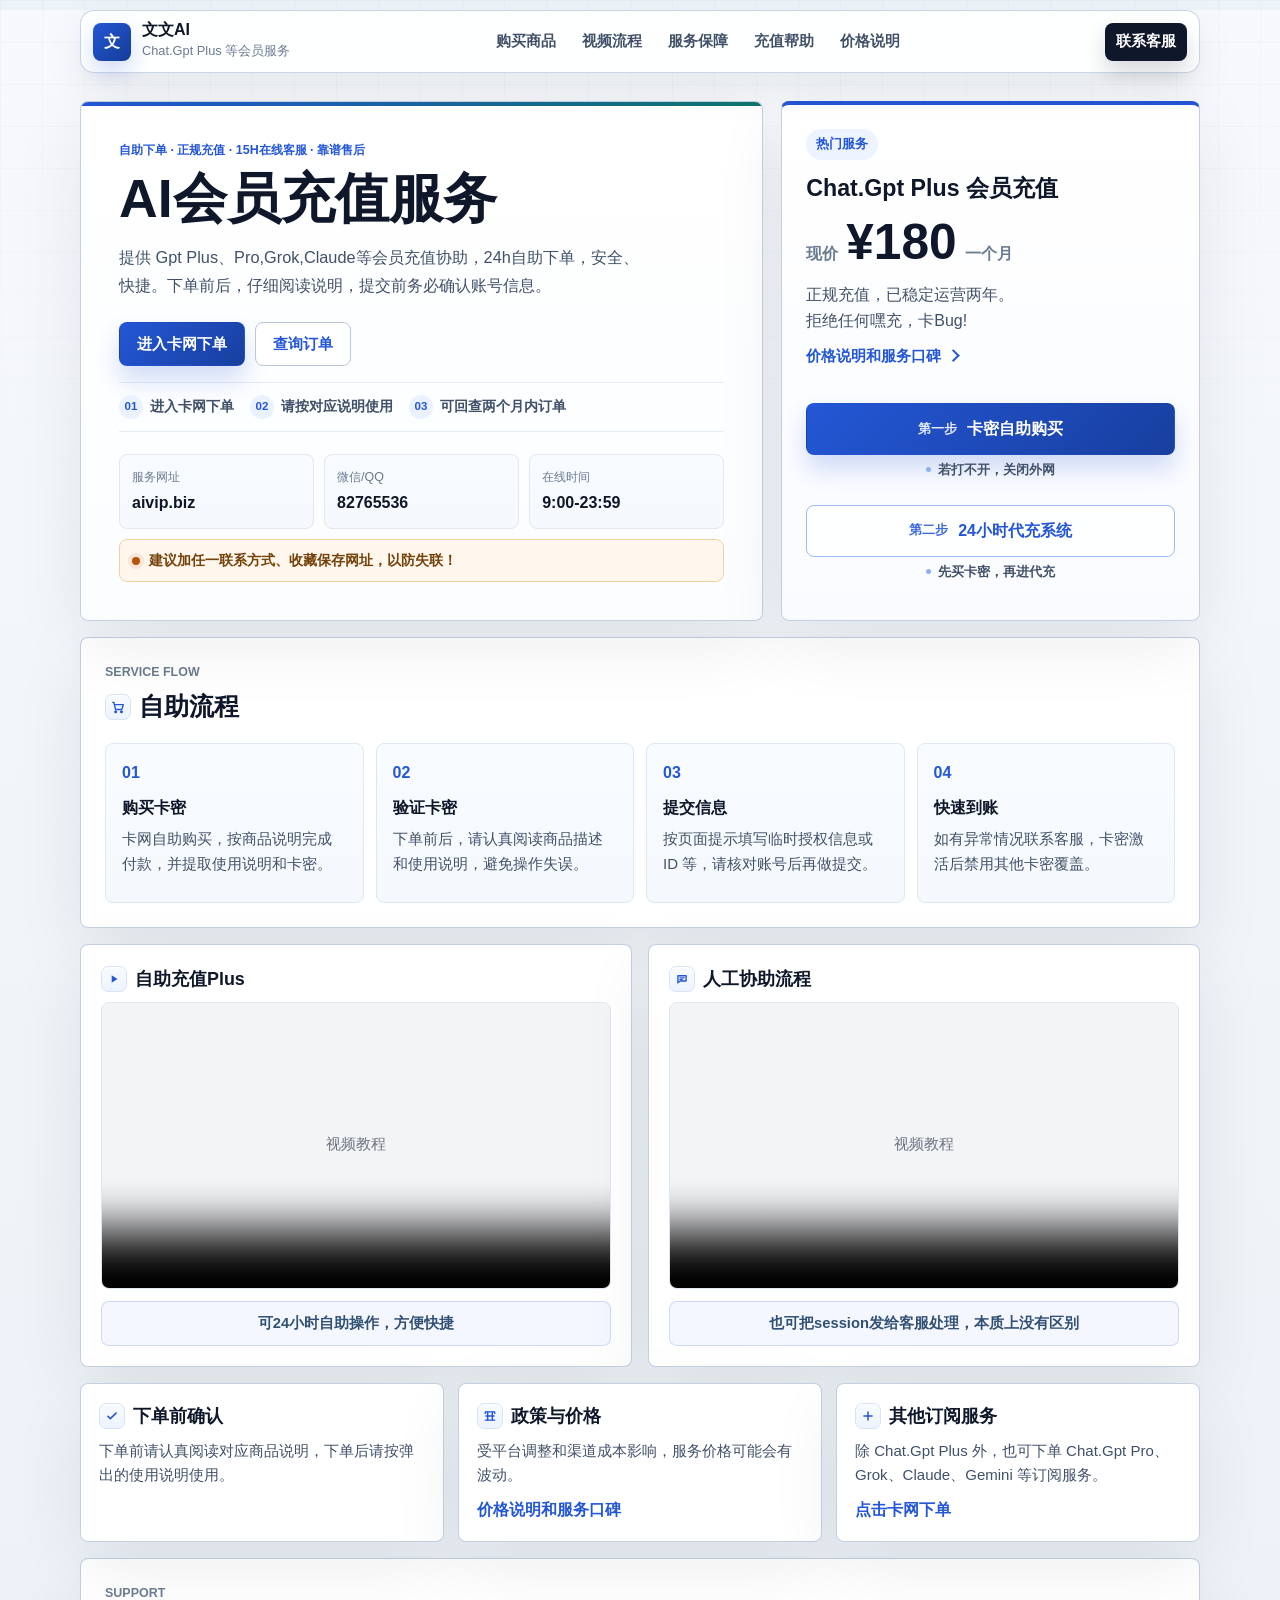
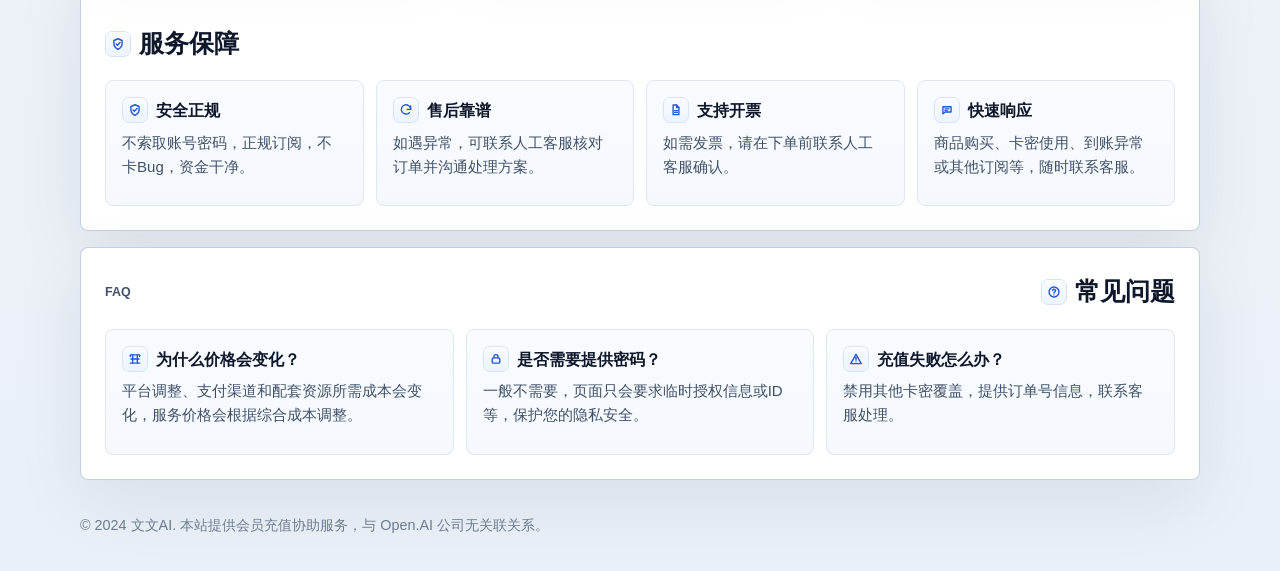
==== index.html @ ac7d3750 "Copy linlin repository contents" ====
<!DOCTYPE html>
<html lang="zh-CN">
<head>
  <meta charset="UTF-8">
  <meta name="viewport" content="width=device-width, initial-scale=1.0">
  <title>Chat.Gpt Plus 等会员服务 | 文文AI</title>
  <meta name="description" content="Chat.Gpt Plus 会员充值协助、自助购买指引与人工客服支持。服务网址 aivip.biz，联系方式 82765536。">
  <meta name="robots" content="noindex,nofollow,noarchive,nosnippet">
  <meta name="googlebot" content="noindex,nofollow,noarchive,nosnippet">
  <meta name="referrer" content="no-referrer">
  <link rel="stylesheet" href="assets/professional.css?v=home-icons-20260531">
</head>
<body class="clean-home">
  <header class="site-header">
    <a class="brand" href="index.html" aria-label="文文AI 首页">
      <span class="brand-mark">文</span>
      <span>
        <strong>文文AI</strong>
        <small>Chat.Gpt Plus 等会员服务</small>
      </span>
    </a>
    <nav class="site-nav" aria-label="主导航">
      <a href="https://fe.dtyuedan.cn/shop/gptplus" target="_blank" rel="noopener noreferrer nofollow">购买商品</a>
      <a href="#video">视频流程</a>
      <a href="#support">服务保障</a>
      <a href="help.html">充值帮助</a>
      <a href="gpt170.html">价格说明</a>
    </nav>
    <a class="nav-action" href="#" data-contact-qr-open>联系客服</a>
  </header>

  <main>
    <section class="hero-section">
      <div class="hero-copy">
        <p class="eyebrow">自助下单 · 正规充值 · 15h在线客服 · 靠谱售后</p>
        <h1>AI会员充值服务</h1>
        <p class="hero-lead">
          提供 Gpt Plus、Pro,Grok,Claude等会员充值协助，24h自助下单，安全、快捷。下单前后，仔细阅读说明，提交前务必确认账号信息。
        </p>
        <div class="hero-actions">
          <a class="btn btn-primary" href="https://fe.dtyuedan.cn/shop/gptplus" target="_blank" rel="noopener noreferrer nofollow">进入卡网下单</a>
          <a class="btn btn-secondary" href="https://fe.dtyuedan.cn/order" target="_blank" rel="noopener noreferrer nofollow" data-order-query>查询订单</a>
        </div>
        <div class="hero-route" aria-label="服务路径">
          <span><b>01</b>进入卡网下单</span>
          <span><b>02</b>请按对应说明使用</span>
          <span><b>03</b>可回查两个月内订单</span>
        </div>
        <dl class="hero-meta">
          <div>
            <dt>服务网址</dt>
            <dd><button class="meta-copy" type="button" data-copy-site="https://aivip.biz/" aria-label="复制服务网址并添加收藏">aivip.biz</button></dd>
          </div>
          <div>
            <dt>微信/QQ</dt>
            <dd><button class="meta-copy" type="button" data-copy-contact="82765536" aria-label="复制微信和 QQ 号">82765536</button></dd>
          </div>
          <div>
            <dt>在线时间</dt>
            <dd>9:00-23:59</dd>
          </div>
        </dl>
        <p class="hero-save-note">建议加任一联系方式、收藏保存网址，以防失联！</p>
      </div>

      <aside class="order-card" id="service">
        <div class="card-label">热门服务</div>
        <h2>Chat.Gpt Plus 会员充值</h2>
        <div class="price-row">
          <span>现价</span>
          <strong>¥180</strong>
          <span>一个月</span>
        </div>
        <p>正规充值，已稳定运营两年。<br>拒绝任何嘿充，卡Bug!</p>
        <a class="price-detail-link" href="gpt170.html" target="_blank" rel="noopener noreferrer nofollow">价格说明和服务口碑</a>
        <div class="order-actions">
          <div class="step-action-item">
            <a class="btn btn-primary full step-button" href="https://fe.dtyuedan.cn/shop/gptplus" target="_blank" rel="noopener noreferrer nofollow"><span>第一步</span>卡密自助购买</a>
            <p class="step-tip step-tip-buy">若打不开，关闭外网</p>
          </div>
          <div class="step-action-item">
            <a class="btn btn-secondary full step-button" href="5.html" target="_blank" rel="noopener noreferrer"><span>第二步</span>24小时代充系统</a>
            <p class="step-tip step-tip-recharge">先买卡密，再进代充</p>
          </div>
        </div>
      </aside>
    </section>

    <section class="process-section" id="process">
      <div class="section-head">
        <p class="eyebrow">Service Flow</p>
        <h2>自助流程</h2>
      </div>
      <div class="steps-grid">
        <article>
          <span>01</span>
          <h3>购买卡密</h3>
          <p>卡网自助购买，按商品说明完成付款，并提取使用说明和卡密。</p>
        </article>
        <article>
          <span>02</span>
          <h3>验证卡密</h3>
          <p>下单前后，请认真阅读商品描述和使用说明，避免操作失误。</p>
        </article>
        <article>
          <span>03</span>
          <h3>提交信息</h3>
          <p>按页面提示填写临时授权信息或 ID 等，请核对账号后再做提交。</p>
        </article>
        <article>
          <span>04</span>
          <h3>快速到账</h3>
          <p>如有异常情况联系客服，卡密激活后禁用其他卡密覆盖。</p>
        </article>
      </div>
    </section>

    <section class="video-grid" id="video">
      <article>
        <h2>自助充值Plus</h2>
        <video controls title="Chat.Gpt Plus 自助充值操作视频" referrerpolicy="no-referrer" poster="data:image/svg+xml,%3Csvg xmlns='http://www.w3.org/2000/svg' viewBox='0 0 800 450'%3E%3Crect width='800' height='450' fill='%23f3f4f6'/%3E%3Ctext x='50%25' y='50%25' dominant-baseline='middle' text-anchor='middle' font-family='Inter' font-size='24' fill='%236b7280'%3E视频教程%3C/text%3E%3C/svg%3E">
          <source src="https://cloud.video.taobao.com/vod/FbJyK4EKwB7btoRMw7lA98guu6U_p0BMQVdTUML7WWc.mp4" type="video/mp4">
        </video>
        <p class="video-tip">可24小时自助操作，方便快捷</p>
      </article>
      <article>
        <h2>人工协助流程</h2>
        <video controls title="人工协助流程操作视频" referrerpolicy="no-referrer" poster="data:image/svg+xml,%3Csvg xmlns='http://www.w3.org/2000/svg' viewBox='0 0 800 450'%3E%3Crect width='800' height='450' fill='%23f3f4f6'/%3E%3Ctext x='50%25' y='50%25' dominant-baseline='middle' text-anchor='middle' font-family='Inter' font-size='24' fill='%236b7280'%3E视频教程%3C/text%3E%3C/svg%3E">
          <source src="https://cloud.video.taobao.com/vod/_Zd1yb1LTLKlWbXtnfvvm9AOchXv3KpqyvNXuIQI2ng.mp4" type="video/mp4">
        </video>
        <p class="video-tip">也可把session发给客服处理，本质上没有区别</p>
      </article>
    </section>

    <section class="notice-row" aria-label="重要提示">
      <article>
        <h2>下单前确认</h2>
        <p>下单前请认真阅读对应商品说明，下单后请按弹出的使用说明使用。</p>
      </article>
      <article>
        <h2>政策与价格</h2>
        <p>受平台调整和渠道成本影响，服务价格可能会有波动。</p>
        <a href="gpt170.html" target="_blank" rel="noopener noreferrer nofollow">价格说明和服务口碑</a>
      </article>
      <article>
        <h2>其他订阅服务</h2>
        <p>除 Chat.Gpt Plus 外，也可下单 Chat.Gpt Pro、Grok、Claude、Gemini 等订阅服务。</p>
        <a href="https://fe.dtyuedan.cn/shop/gptplus" target="_blank" rel="noopener noreferrer nofollow">点击卡网下单</a>
      </article>
    </section>

    <section class="support-section" id="support">
      <div class="section-head">
        <p class="eyebrow">Support</p>
        <h2>服务保障</h2>
      </div>
      <div class="support-list">
        <article>
          <h3>安全正规</h3>
          <p>不索取账号密码，正规订阅，不卡Bug，资金干净。</p>
        </article>
        <article>
          <h3>售后靠谱</h3>
          <p>如遇异常，可联系人工客服核对订单并沟通处理方案。</p>
        </article>
        <article>
          <h3>支持开票</h3>
          <p>如需发票，请在下单前联系人工客服确认。</p>
        </article>
        <article>
          <h3>快速响应</h3>
          <p>商品购买、卡密使用、到账异常或其他订阅等，随时联系客服。</p>
        </article>
      </div>
    </section>

    <section class="faq-section" id="faq">
      <div class="section-head">
        <p class="eyebrow">FAQ</p>
        <h2>常见问题</h2>
      </div>
      <div class="faq-grid">
        <article>
          <h3>为什么价格会变化？</h3>
          <p>平台调整、支付渠道和配套资源所需成本会变化，服务价格会根据综合成本调整。</p>
        </article>
        <article>
          <h3>是否需要提供密码？</h3>
          <p>一般不需要，页面只会要求临时授权信息或ID等，保护您的隐私安全。</p>
        </article>
        <article>
          <h3>充值失败怎么办？</h3>
          <p>禁用其他卡密覆盖，提供订单号信息，联系客服处理。</p>
        </article>
      </div>
    </section>
  </main>

  <div class="order-query-modal" data-order-query-modal hidden role="dialog" aria-modal="true" aria-labelledby="orderQueryTitle">
    <div class="order-query-dialog">
      <h2 id="orderQueryTitle">查询订单</h2>
      <p>忘记卡密或使用说明？使用 JR 开头的订单号或联系方式，可通过此处查询订单。</p>
      <div class="order-query-actions">
        <button type="button" data-order-cancel>取消</button>
        <button class="order-query-confirm" type="button" data-order-confirm>确认进入</button>
      </div>
    </div>
  </div>

  <div class="contact-qr-modal" data-contact-qr-modal hidden role="dialog" aria-modal="true" aria-labelledby="contactQrTitle">
    <div class="contact-qr-dialog">
      <button class="contact-qr-close" type="button" data-contact-qr-close aria-label="关闭">×</button>
      <h2 id="contactQrTitle">联系客服</h2>
      <p data-contact-qr-message>客服每日15小时在线，微信和 QQ 同号：82765536</p>
      <img src="assets/contact-qrcode.png" alt="文文AI 微信二维码" class="contact-qr-image" loading="lazy" decoding="async">
    </div>
  </div>

  <script>
    (() => {
      const modal = document.querySelector("[data-order-query-modal]");
      const triggers = document.querySelectorAll("[data-order-query]");
      if (!modal || !triggers.length) return;

      const cancelButton = modal.querySelector("[data-order-cancel]");
      const confirmButton = modal.querySelector("[data-order-confirm]");
      let targetUrl = "";

      const closeModal = () => {
        modal.hidden = true;
        targetUrl = "";
      };

      triggers.forEach((trigger) => {
        trigger.addEventListener("click", (event) => {
          event.preventDefault();
          targetUrl = trigger.href;
          modal.hidden = false;
          confirmButton.focus();
        });
      });

      cancelButton.addEventListener("click", closeModal);

      modal.addEventListener("click", (event) => {
        if (event.target === modal) closeModal();
      });

      document.addEventListener("keydown", (event) => {
        if (event.key === "Escape" && !modal.hidden) closeModal();
      });

      confirmButton.addEventListener("click", () => {
        const url = targetUrl;
        closeModal();
        if (url) window.open(url, "_blank", "noopener,noreferrer");
      });
    })();

    (() => {
      const modal = document.querySelector("[data-contact-qr-modal]");
      const triggers = document.querySelectorAll("[data-contact-qr-open]");
      if (!modal || !triggers.length) return;

      const closeButtons = modal.querySelectorAll("[data-contact-qr-close]");
      const message = modal.querySelector("[data-contact-qr-message]");
      const defaultMessage = message ? message.textContent : "客服每日15小时在线，微信和 QQ 同号：82765536";
      const closeModal = () => {
        modal.hidden = true;
      };
      const openModal = (text = defaultMessage) => {
        if (message) message.textContent = text;
        modal.hidden = false;
        const closeButton = modal.querySelector("[data-contact-qr-close]");
        if (closeButton) closeButton.focus();
      };
      window.showContactQrModal = openModal;

      triggers.forEach((trigger) => {
        trigger.addEventListener("click", (event) => {
          event.preventDefault();
          openModal();
        });
      });

      closeButtons.forEach((button) => {
        button.addEventListener("click", closeModal);
      });

      modal.addEventListener("click", (event) => {
        if (event.target === modal) closeModal();
      });

      document.addEventListener("keydown", (event) => {
        if (event.key === "Escape" && !modal.hidden) closeModal();
      });
    })();

    (() => {
      const copyButtons = document.querySelectorAll("[data-copy-contact]");
      const siteButtons = document.querySelectorAll("[data-copy-site]");
      if (!copyButtons.length && !siteButtons.length) return;

      const fallbackCopy = (text) => {
        const field = document.createElement("textarea");
        field.value = text;
        field.setAttribute("readonly", "");
        field.style.position = "fixed";
        field.style.opacity = "0";
        document.body.appendChild(field);
        field.select();
        document.execCommand("copy");
        field.remove();
      };

      const copyText = async (text) => {
        if (navigator.clipboard && window.isSecureContext) {
          await navigator.clipboard.writeText(text);
        } else {
          fallbackCopy(text);
        }
      };

      const tryAddBookmark = (url, title) => {
        try {
          if (window.external && typeof window.external.AddFavorite === "function") {
            window.external.AddFavorite(url, title);
            return true;
          }
          if (window.sidebar && typeof window.sidebar.addPanel === "function") {
            window.sidebar.addPanel(title, url, "");
            return true;
          }
        } catch (error) {
          return false;
        }
        return false;
      };

      copyButtons.forEach((button) => {
        button.addEventListener("click", async (event) => {
          event.preventDefault();
          const text = button.dataset.copyContact || "82765536";
          try {
            await copyText(text);
            if (window.showContactQrModal) {
              window.showContactQrModal("复制微信/QQ成功，请粘贴添加\n或扫描二维码加微信");
            } else {
              alert("复制微信/QQ成功，请粘贴添加\n或扫描二维码加微信");
            }
          } catch (error) {
            fallbackCopy(text);
            if (window.showContactQrModal) {
              window.showContactQrModal("复制微信/QQ成功，请粘贴添加\n或扫描二维码加微信");
            } else {
              alert("复制微信/QQ成功，请粘贴添加\n或扫描二维码加微信");
            }
          }
        });
      });

      siteButtons.forEach((button) => {
        button.addEventListener("click", async (event) => {
          event.preventDefault();
          const url = button.dataset.copySite || "https://aivip.biz/";
          try {
            await copyText(url);
          } catch (error) {
            fallbackCopy(url);
          }
          tryAddBookmark(url, "文文AI");
          alert("已复制网址，可粘贴保存");
        });
      });
    })();
  </script>

  <footer class="clean-footer">
    <p>© 2024 文文AI. 本站提供会员充值协助服务，与 Open.AI 公司无关联关系。</p>
  </footer>
</body>
</html>
---- assets/professional.css ----
:root {
  --page: #f4f6fa;
  --surface: #ffffff;
  --surface-soft: #f8fafc;
  --ink: #111827;
  --muted: #4f5f73;
  --soft: #66758a;
  --line: #d8e1ed;
  --line-strong: #c3cfdd;
  --brand: #2457d6;
  --brand-dark: #173f9b;
  --brand-soft: #eef4ff;
  --success: #0f766e;
  --success-soft: #ecfdf5;
  --warning: #b45309;
  --warning-soft: #fff7ed;
  --danger: #b91c1c;
  --danger-soft: #fef2f2;
  --shadow: 0 12px 30px rgba(15, 23, 42, 0.06);
  --shadow-soft: 0 8px 22px rgba(15, 23, 42, 0.05);
  --radius: 8px;
}

* {
  box-sizing: border-box;
  letter-spacing: 0 !important;
}

html {
  background: var(--page);
  scroll-behavior: smooth;
  -webkit-text-size-adjust: 100%;
}

body {
  margin: 0;
  background: var(--page) !important;
  color: var(--ink) !important;
  font-family: -apple-system, BlinkMacSystemFont, "Segoe UI", "PingFang SC",
    "Hiragino Sans GB", "Microsoft YaHei", Arial, sans-serif !important;
  line-height: 1.62 !important;
  overflow-x: hidden !important;
  -webkit-font-smoothing: antialiased;
  text-rendering: optimizeLegibility;
}

a {
  color: var(--brand);
  text-decoration: none;
}

a:hover {
  text-decoration: underline;
}

p,
li,
dd,
dt,
span,
a,
h1,
h2,
h3 {
  overflow-wrap: anywhere;
}

img,
video {
  max-width: 100%;
  height: auto;
}

strong {
  color: var(--ink) !important;
}

/* Home */
.clean-home main,
.clean-footer,
.site-header {
  width: min(1120px, calc(100% - 32px));
  margin: 0 auto;
}

.site-header {
  display: grid;
  grid-template-columns: auto 1fr auto;
  align-items: center;
  gap: 22px;
  padding: 14px 0;
}

.brand {
  display: inline-flex;
  align-items: center;
  gap: 11px;
  color: var(--ink);
  min-width: 0;
}

.brand:hover {
  text-decoration: none;
}

.brand-mark {
  display: grid;
  place-items: center;
  width: 38px;
  height: 38px;
  flex: 0 0 auto;
  border-radius: var(--radius);
  background: var(--brand);
  color: #fff;
  font-size: 1rem;
  font-weight: 800;
}

.brand strong,
.brand small {
  display: block;
}

.brand strong {
  font-size: 1rem;
  line-height: 1.15;
}

.brand small {
  margin-top: 2px;
  color: var(--soft);
  font-size: 0.8rem;
}

.site-nav {
  display: flex;
  justify-content: center;
  gap: 4px;
  min-width: 0;
}

.site-nav a,
.nav-action {
  display: inline-flex;
  align-items: center;
  justify-content: center;
  min-height: 36px;
  padding: 0 11px;
  border-radius: var(--radius);
  color: var(--muted);
  font-size: 0.92rem;
  font-weight: 650;
  white-space: nowrap;
}

.site-nav a:hover {
  background: #e9eef7;
  color: var(--ink);
  text-decoration: none;
}

.nav-action {
  background: var(--ink);
  color: #fff;
}

.nav-action:hover {
  background: #1f2937;
  text-decoration: none;
}

.hero-section {
  display: grid;
  grid-template-columns: minmax(0, 1.24fr) minmax(320px, 0.76fr);
  gap: 16px;
  align-items: stretch;
  padding: 22px 0 16px;
}

.hero-copy,
.order-card,
.notice-row article,
.process-section,
.support-section,
.split-section,
.video-grid article,
.faq-section {
  background: var(--surface);
  border: 1px solid var(--line);
  border-radius: var(--radius);
  box-shadow: var(--shadow);
}

.hero-copy {
  padding: 38px;
}

.eyebrow {
  margin: 0 0 10px !important;
  color: var(--brand) !important;
  font-size: 0.78rem;
  font-weight: 780;
  text-transform: uppercase;
}

.hero-copy h1 {
  margin: 0 0 16px !important;
  color: var(--ink) !important;
  font-size: 3.55rem !important;
  line-height: 1.05 !important;
  font-weight: 820 !important;
}

.hero-lead {
  max-width: 660px;
  margin: 0 0 22px !important;
  color: var(--muted) !important;
  font-size: 1.02rem;
  line-height: 1.75;
}

.hero-actions {
  display: flex;
  flex-wrap: wrap;
  gap: 10px;
  margin: 0 0 24px;
}

.clean-home .btn {
  display: inline-flex;
  align-items: center;
  justify-content: center;
  min-height: 44px;
  padding: 0 17px;
  border: 1px solid transparent;
  border-radius: var(--radius);
  font-size: 0.95rem;
  font-weight: 760;
  line-height: 1.25;
  text-align: center;
  transition: background-color 0.16s ease, border-color 0.16s ease, transform 0.16s ease;
}

.clean-home .btn:hover {
  transform: translateY(-1px);
  text-decoration: none;
}

.clean-home .btn-primary {
  background: var(--brand);
  color: #fff;
}

.clean-home .btn-primary:hover {
  background: var(--brand-dark);
}

.clean-home .btn-secondary {
  background: #fff;
  color: var(--brand);
  border-color: var(--line-strong);
}

.clean-home .btn-secondary:hover {
  border-color: var(--brand);
}

.clean-home .btn.full {
  width: 100%;
}

.hero-meta {
  display: grid;
  grid-template-columns: repeat(3, minmax(0, 1fr));
  gap: 10px;
  margin: 0;
}

.hero-meta div {
  min-width: 0;
  padding: 12px;
  background: var(--surface-soft);
  border: 1px solid #e1e8f2;
  border-radius: var(--radius);
}

.hero-meta dt {
  margin: 0 0 3px;
  color: var(--soft);
  font-size: 0.78rem;
}

.hero-meta dd {
  margin: 0;
  color: var(--ink);
  font-weight: 760;
}

.hero-save-note {
  display: flex;
  align-items: center;
  gap: 9px;
  margin: 10px 0 0 !important;
  padding: 10px 12px;
  border: 1px solid #f0d2a2;
  border-radius: var(--radius);
  background: var(--warning-soft);
  color: #75420a !important;
  font-size: 0.9rem;
  font-weight: 760;
  line-height: 1.5;
}

.hero-save-note::before {
  content: "";
  width: 8px;
  height: 8px;
  border-radius: 999px;
  background: var(--warning);
  box-shadow: 0 0 0 4px rgba(180, 83, 9, 0.1);
  flex: 0 0 auto;
}

.meta-copy {
  appearance: none;
  padding: 0;
  border: 0;
  background: transparent;
  color: inherit;
  font: inherit;
  font-weight: inherit;
  cursor: pointer;
}

.meta-copy:focus-visible {
  outline: 2px solid rgba(37, 99, 235, 0.35);
  outline-offset: 3px;
  border-radius: 6px;
}

.order-card {
  display: flex;
  flex-direction: column;
  padding: 24px;
}

.card-label {
  display: inline-flex;
  width: fit-content;
  margin-bottom: 14px;
  padding: 5px 10px;
  border-radius: 999px;
  background: var(--brand-soft);
  color: var(--brand);
  font-size: 0.8rem;
  font-weight: 760;
}

.order-card h2,
.notice-row h2,
.process-section h2,
.split-section h2,
.video-grid h2,
.faq-section h2 {
  margin-top: 0 !important;
  color: var(--ink) !important;
  font-weight: 780 !important;
}

.order-card h2 {
  margin-bottom: 12px !important;
  font-size: 1.45rem !important;
}

.price-row {
  display: flex;
  align-items: baseline;
  flex-wrap: wrap;
  gap: 8px;
  margin: 4px 0 14px;
}

.price-row strong {
  color: var(--ink) !important;
  font-size: 3.1rem;
  font-weight: 840;
  line-height: 1;
}

.price-row span {
  color: var(--soft);
  font-weight: 700;
}

.order-card p {
  margin: 0 0 16px !important;
  color: var(--muted) !important;
}

.price-detail-link {
  display: inline-flex;
  align-items: center;
  width: fit-content;
  margin: -4px 0 18px;
  color: var(--brand);
  font-size: 0.94rem;
  font-weight: 780;
  line-height: 1.35;
  text-decoration: none;
}

.price-detail-link::after {
  content: "";
  width: 0.42rem;
  height: 0.42rem;
  margin-left: 0.46rem;
  border-top: 2px solid currentColor;
  border-right: 2px solid currentColor;
  transform: rotate(45deg);
}

.price-detail-link:hover {
  color: #1746b8;
}

.order-actions {
  display: grid;
  gap: 10px;
  margin-top: auto;
  padding-top: 4px;
}

.step-action-item {
  display: grid;
  gap: 6px;
}

.order-actions .step-button {
  display: flex;
  gap: 10px;
  min-height: 52px;
  font-size: 1rem;
}

.order-actions .btn-secondary {
  background: linear-gradient(180deg, #edf5ff 0%, #d9e9ff 100%);
  border-color: #9dbcf2;
  color: #2456d6;
  box-shadow: inset 0 1px 0 rgba(255, 255, 255, 0.86);
}

.order-actions .btn-secondary:hover,
.order-actions .btn-secondary:focus-visible {
  background: linear-gradient(180deg, #e5efff 0%, #ccddff 100%);
  border-color: #7fa3ec;
}

.order-actions .step-button span {
  flex: 0 0 auto;
  font-size: 0.84rem;
  font-weight: 820;
  opacity: 0.88;
}

.step-tip {
  display: inline-flex;
  align-items: center;
  justify-content: center;
  justify-self: center;
  gap: 7px;
  margin: 0;
  min-height: 0;
  padding: 0 4px;
  border: 0;
  background: transparent;
  color: #60708a;
  font-size: 0.82rem;
  font-weight: 760;
  line-height: 1.35;
  text-align: center;
}

.step-tip::before {
  content: "";
  flex: 0 0 auto;
  width: 5px;
  height: 5px;
  border-radius: 999px;
  background: #8fb0ef;
}

.order-steps {
  display: none !important;
}

.notice-row {
  display: grid;
  grid-template-columns: repeat(3, minmax(0, 1fr));
  gap: 14px;
  margin: 0 0 16px;
}

.notice-row article {
  padding: 18px;
}

.notice-row h2,
.video-grid h2 {
  margin-bottom: 8px !important;
  font-size: 1.12rem !important;
}

.notice-row p,
.process-section p,
.support-section p,
.split-section p,
.faq-section p {
  color: var(--muted) !important;
}

.notice-row p,
.steps-grid p,
.support-list p,
.faq-grid p {
  margin: 0 0 10px !important;
  font-size: 0.94rem;
}

.notice-row a {
  font-weight: 760;
}

.process-section,
.support-section,
.faq-section {
  margin-bottom: 16px;
  padding: 24px;
}

.section-head {
  display: flex;
  align-items: end;
  justify-content: space-between;
  gap: 16px;
  margin-bottom: 16px;
}

.section-head h2 {
  margin-bottom: 0 !important;
  font-size: 1.55rem !important;
}

.steps-grid,
.faq-grid {
  display: grid;
  gap: 12px;
}

.steps-grid {
  grid-template-columns: repeat(4, minmax(0, 1fr));
}

.faq-grid {
  grid-template-columns: repeat(3, minmax(0, 1fr));
}

.steps-grid article,
.faq-grid article,
.support-list article {
  min-width: 0;
  padding: 16px;
  background: var(--surface-soft);
  border: 1px solid #dfe7f2;
  border-radius: var(--radius);
}

.steps-grid span {
  display: inline-flex;
  margin-bottom: 8px;
  color: var(--brand);
  font-weight: 840;
}

.steps-grid h3,
.faq-grid h3,
.support-list h3 {
  margin: 0 0 7px !important;
  color: var(--ink) !important;
  font-size: 1.02rem !important;
}

.clean-home .section-head h2,
.clean-home .notice-row h2,
.clean-home .video-grid h2,
.clean-home .support-list h3,
.clean-home .faq-grid h3 {
  display: flex;
  align-items: center;
  gap: 8px;
}

.clean-home {
  --icon-cart: url("data:image/svg+xml,%3Csvg xmlns='http://www.w3.org/2000/svg' viewBox='0 0 24 24' fill='none' stroke='%232456d6' stroke-width='2.4' stroke-linecap='round' stroke-linejoin='round'%3E%3Ccircle cx='8' cy='20' r='1.4'/%3E%3Ccircle cx='18' cy='20' r='1.4'/%3E%3Cpath d='M3 4h2l2.3 10.7a2 2 0 0 0 2 1.6h7.9a2 2 0 0 0 1.9-1.5L21 8H7'/%3E%3C/svg%3E");
  --icon-play: url("data:image/svg+xml,%3Csvg xmlns='http://www.w3.org/2000/svg' viewBox='0 0 24 24' fill='%232456d6'%3E%3Cpath d='M8 5.5v13l10-6.5-10-6.5z'/%3E%3C/svg%3E");
  --icon-shield: url("data:image/svg+xml,%3Csvg xmlns='http://www.w3.org/2000/svg' viewBox='0 0 24 24' fill='none' stroke='%232456d6' stroke-width='2.4' stroke-linecap='round' stroke-linejoin='round'%3E%3Cpath d='M12 3l7 3v5.5c0 4.2-2.8 7.5-7 9.5-4.2-2-7-5.3-7-9.5V6l7-3z'/%3E%3Cpath d='M8.8 12l2.1 2.1L15.5 9.5'/%3E%3C/svg%3E");
  --icon-help: url("data:image/svg+xml,%3Csvg xmlns='http://www.w3.org/2000/svg' viewBox='0 0 24 24' fill='none' stroke='%232456d6' stroke-width='2.4' stroke-linecap='round' stroke-linejoin='round'%3E%3Ccircle cx='12' cy='12' r='8.5'/%3E%3Cpath d='M9.8 9.6a2.4 2.4 0 1 1 3.7 2c-.9.6-1.5 1.1-1.5 2.1'/%3E%3Cpath d='M12 17h.01'/%3E%3C/svg%3E");
  --icon-check: url("data:image/svg+xml,%3Csvg xmlns='http://www.w3.org/2000/svg' viewBox='0 0 24 24' fill='none' stroke='%232456d6' stroke-width='2.7' stroke-linecap='round' stroke-linejoin='round'%3E%3Cpath d='M5 12.5l4.1 4L19 7'/%3E%3C/svg%3E");
  --icon-price: url("data:image/svg+xml,%3Csvg xmlns='http://www.w3.org/2000/svg' viewBox='0 0 24 24' fill='none' stroke='%232456d6' stroke-width='2.4' stroke-linecap='round' stroke-linejoin='round'%3E%3Cpath d='M4 7.5V5h16v2.5'/%3E%3Cpath d='M8 5v14'/%3E%3Cpath d='M16 5v14'/%3E%3Cpath d='M5 12h14'/%3E%3Cpath d='M4 19h16'/%3E%3C/svg%3E");
  --icon-plus: url("data:image/svg+xml,%3Csvg xmlns='http://www.w3.org/2000/svg' viewBox='0 0 24 24' fill='none' stroke='%232456d6' stroke-width='2.6' stroke-linecap='round'%3E%3Cpath d='M12 5v14'/%3E%3Cpath d='M5 12h14'/%3E%3C/svg%3E");
  --icon-retry: url("data:image/svg+xml,%3Csvg xmlns='http://www.w3.org/2000/svg' viewBox='0 0 24 24' fill='none' stroke='%232456d6' stroke-width='2.35' stroke-linecap='round' stroke-linejoin='round'%3E%3Cpath d='M20 11a8 8 0 1 0-2.3 5.6'/%3E%3Cpath d='M20 5v6h-6'/%3E%3C/svg%3E");
  --icon-file: url("data:image/svg+xml,%3Csvg xmlns='http://www.w3.org/2000/svg' viewBox='0 0 24 24' fill='none' stroke='%232456d6' stroke-width='2.35' stroke-linecap='round' stroke-linejoin='round'%3E%3Cpath d='M7 3.5h6l4 4V20H7z'/%3E%3Cpath d='M13 3.5V8h4'/%3E%3Cpath d='M9.5 13h5'/%3E%3Cpath d='M9.5 16h5'/%3E%3C/svg%3E");
  --icon-message: url("data:image/svg+xml,%3Csvg xmlns='http://www.w3.org/2000/svg' viewBox='0 0 24 24' fill='none' stroke='%232456d6' stroke-width='2.35' stroke-linecap='round' stroke-linejoin='round'%3E%3Cpath d='M5 6.5h14v9H9l-4 3v-12z'/%3E%3Cpath d='M8.5 10h7'/%3E%3Cpath d='M8.5 13h4'/%3E%3C/svg%3E");
  --icon-lock: url("data:image/svg+xml,%3Csvg xmlns='http://www.w3.org/2000/svg' viewBox='0 0 24 24' fill='none' stroke='%232456d6' stroke-width='2.35' stroke-linecap='round' stroke-linejoin='round'%3E%3Crect x='5.5' y='10' width='13' height='9' rx='2'/%3E%3Cpath d='M8.5 10V8a3.5 3.5 0 0 1 7 0v2'/%3E%3C/svg%3E");
  --icon-alert: url("data:image/svg+xml,%3Csvg xmlns='http://www.w3.org/2000/svg' viewBox='0 0 24 24' fill='none' stroke='%232456d6' stroke-width='2.35' stroke-linecap='round' stroke-linejoin='round'%3E%3Cpath d='M12 4l9 16H3L12 4z'/%3E%3Cpath d='M12 9v5'/%3E%3Cpath d='M12 17h.01'/%3E%3C/svg%3E");
}

.clean-home .section-head h2::before,
.clean-home .notice-row h2::before,
.clean-home .video-grid h2::before,
.clean-home .support-list h3::before,
.clean-home .faq-grid h3::before {
  content: "";
  display: inline-grid;
  flex: 0 0 auto;
  place-items: center;
  width: 24px;
  height: 24px;
  border: 1px solid #d7e4f7;
  border-radius: 7px;
  background-color: #f8fbff;
  background-image: var(--home-icon, var(--icon-check)), linear-gradient(180deg, #f8fbff 0%, #edf4ff 100%);
  background-position: center, center;
  background-repeat: no-repeat, no-repeat;
  background-size: 14px 14px, 100% 100%;
  box-shadow: inset 0 1px 0 rgba(255, 255, 255, 0.9);
}

.clean-home .process-section .section-head h2::before {
  --home-icon: var(--icon-cart);
}

.clean-home .support-section .section-head h2::before {
  --home-icon: var(--icon-shield);
}

.clean-home .faq-section .section-head h2::before {
  --home-icon: var(--icon-help);
}

.clean-home .notice-row article:nth-child(1) h2::before {
  --home-icon: var(--icon-check);
}

.clean-home .notice-row article:nth-child(2) h2::before {
  --home-icon: var(--icon-price);
}

.clean-home .notice-row article:nth-child(3) h2::before {
  --home-icon: var(--icon-plus);
}

.clean-home .video-grid article:nth-child(1) h2::before {
  --home-icon: var(--icon-play);
}

.clean-home .video-grid article:nth-child(2) h2::before {
  --home-icon: var(--icon-message);
}

.clean-home .support-list article:nth-child(1) h3::before {
  --home-icon: var(--icon-shield);
}

.clean-home .support-list article:nth-child(2) h3::before {
  --home-icon: var(--icon-retry);
}

.clean-home .support-list article:nth-child(3) h3::before {
  --home-icon: var(--icon-file);
}

.clean-home .support-list article:nth-child(4) h3::before {
  --home-icon: var(--icon-message);
}

.clean-home .faq-grid article:nth-child(1) h3::before {
  --home-icon: var(--icon-price);
}

.clean-home .faq-grid article:nth-child(2) h3::before {
  --home-icon: var(--icon-lock);
}

.clean-home .faq-grid article:nth-child(3) h3::before {
  --home-icon: var(--icon-alert);
}

.split-section {
  display: grid;
  grid-template-columns: minmax(0, 1fr) 320px;
  gap: 16px;
  margin-bottom: 16px;
  padding: 24px;
}

.support-list {
  display: grid;
  grid-template-columns: repeat(3, minmax(0, 1fr));
  gap: 12px;
}

.support-section .support-list {
  grid-template-columns: repeat(4, minmax(0, 1fr)) !important;
}

.contact-panel {
  padding: 22px;
  border-radius: var(--radius);
  background: var(--ink);
  color: #fff;
}

.contact-panel h2,
.contact-panel p,
.contact-panel strong {
  color: #fff !important;
}

.wechat-box {
  margin: 16px 0;
  padding: 15px;
  border-radius: var(--radius);
  background: rgba(255, 255, 255, 0.1);
}

.wechat-box span,
.wechat-box strong {
  display: block;
  color: #fff !important;
}

.wechat-box span {
  font-size: 0.84rem;
  opacity: 0.72;
}

.wechat-box strong {
  margin-top: 3px;
  font-size: 1.45rem;
}

.contact-panel .btn-primary {
  background: #fff;
  color: var(--ink);
}

@media (min-width: 961px) {
  .split-section > div > .section-head {
    display: block;
    text-align: center;
    margin-bottom: 18px;
  }

  .split-section > div > .section-head .eyebrow {
    margin: 0 0 4px !important;
    color: var(--soft) !important;
  }

  .split-section > div > .section-head h2 {
    font-size: 1.8rem !important;
  }

  .split-section .contact-panel {
    background: linear-gradient(180deg, #f8fbff 0%, #ffffff 100%);
    border: 1px solid var(--line);
    box-shadow: inset 0 3px 0 var(--brand-soft);
    color: var(--ink);
    text-align: center;
  }

  .split-section .contact-panel h2 {
    color: var(--ink) !important;
  }

  .split-section .contact-panel p {
    color: var(--muted) !important;
  }

  .split-section .contact-panel strong {
    color: var(--brand) !important;
  }

  .split-section .wechat-box {
    background: #ffffff;
    border: 1px solid var(--line);
    text-align: center;
  }

  .split-section .wechat-box span {
    color: var(--soft) !important;
    opacity: 1;
  }

  .split-section .wechat-box strong {
    color: var(--brand) !important;
  }

  .split-section .contact-panel .btn-primary {
    background: var(--brand);
    border-color: var(--brand);
    color: #ffffff;
  }
}

.video-grid {
  display: grid;
  grid-template-columns: repeat(2, minmax(0, 1fr));
  gap: 16px;
  margin-bottom: 16px;
}

.video-grid article {
  padding: 20px;
}

.video-grid video {
  display: block;
  width: 100%;
  aspect-ratio: 16 / 9;
  background: #eef2f7;
  border: 1px solid #dfe7f2;
  border-radius: var(--radius);
}

.video-tip {
  margin: 12px 0 0 !important;
  padding: 10px 12px;
  border: 1px solid rgba(36, 87, 214, 0.18);
  border-radius: var(--radius);
  background: #f4f7ff;
  color: #315174 !important;
  font-size: 0.92rem;
  font-weight: 720;
  line-height: 1.55;
  text-align: center;
}

.clean-footer {
  padding: 18px 0 34px;
  color: var(--soft);
  font-size: 0.9rem;
}

.clean-footer p {
  margin: 0;
  color: var(--soft) !important;
}

.order-query-modal[hidden] {
  display: none !important;
}

.order-query-modal,
.contact-qr-modal {
  position: fixed;
  inset: 0;
  z-index: 9999;
  display: grid;
  place-items: center;
  padding: 20px;
  background: rgba(15, 23, 42, 0.42);
}

.contact-qr-modal[hidden] {
  display: none !important;
}

.order-query-dialog,
.contact-qr-dialog {
  width: min(420px, 100%);
  padding: 22px;
  background: #fff;
  border: 1px solid var(--line);
  border-radius: 12px;
  box-shadow: 0 24px 70px rgba(15, 23, 42, 0.22);
  text-align: left;
}

.contact-qr-dialog {
  position: relative;
  width: min(390px, 100%);
  text-align: center;
}

.order-query-dialog h2,
.contact-qr-dialog h2 {
  margin: 0 0 10px !important;
  color: var(--ink) !important;
  font-size: 1.25rem !important;
}

.order-query-dialog p,
.contact-qr-dialog p {
  margin: 0 !important;
  color: var(--muted) !important;
  white-space: pre-line !important;
}

.contact-qr-image {
  display: block;
  width: min(260px, 100%);
  margin: 18px auto 0;
  border: 1px solid var(--line);
  border-radius: 12px;
  background: #fff;
}

.contact-qr-close {
  position: absolute;
  top: 10px;
  right: 10px;
  display: inline-grid;
  place-items: center;
  width: 34px;
  height: 34px;
  border: 1px solid var(--line);
  border-radius: 999px;
  background: #fff;
  color: var(--muted);
  font: inherit;
  font-size: 1.25rem;
  line-height: 1;
  cursor: pointer;
}

.order-query-actions {
  display: flex;
  justify-content: flex-end;
  gap: 10px;
  margin-top: 20px;
}

.order-query-actions button {
  min-height: 42px;
  padding: 0 16px;
  border: 1px solid var(--line-strong);
  border-radius: var(--radius);
  background: #fff;
  color: var(--ink);
  font: inherit;
  font-weight: 760;
  cursor: pointer;
}

.order-query-actions .order-query-confirm {
  background: var(--brand);
  border-color: var(--brand);
  color: #fff;
}

/* Shared subpages */
body:not(.clean-home) {
  display: block !important;
  min-height: 100vh;
  padding: 0 0 40px !important;
  justify-content: initial !important;
  align-items: initial !important;
}

.subpage-topbar {
  width: min(1040px, calc(100% - 32px));
  margin: 16px auto 0;
  display: flex;
  align-items: center;
  justify-content: space-between;
  gap: 14px;
  padding: 10px 12px;
  background: rgba(255, 255, 255, 0.96);
  border: 1px solid var(--line);
  border-radius: var(--radius);
  box-shadow: var(--shadow-soft);
}

body.entry-page {
  padding-top: 88px !important;
}

.entry-page > .subpage-topbar {
  position: fixed;
  top: 12px;
  left: 50%;
  width: min(1040px, calc(100% - 32px)) !important;
  max-width: min(1040px, calc(100% - 32px)) !important;
  margin: 0;
  transform: translateX(-50%);
  z-index: 1300;
}

.subpage-brand {
  display: inline-flex;
  align-items: center;
  min-height: 34px;
  color: var(--ink);
  font-weight: 820;
}

.subpage-brand:hover {
  text-decoration: none;
}

.subpage-topbar nav {
  display: flex;
  flex-wrap: wrap;
  justify-content: flex-end;
  gap: 4px;
}

.subpage-topbar nav a {
  display: inline-flex;
  align-items: center;
  min-height: 34px;
  padding: 0 10px;
  border-radius: var(--radius);
  color: var(--muted);
  font-size: 0.9rem;
  font-weight: 650;
}

.subpage-topbar nav a:hover {
  background: var(--brand-soft);
  color: var(--brand);
  text-decoration: none;
}

body:not(.clean-home) > .container,
body:not(.clean-home) main.container {
  width: min(960px, calc(100% - 32px)) !important;
  max-width: 960px !important;
  margin: 16px auto 40px !important;
  padding: 28px !important;
  background: var(--surface) !important;
  border: 1px solid var(--line) !important;
  border-radius: var(--radius) !important;
  box-shadow: var(--shadow) !important;
}

body:not(.clean-home) h1 {
  margin: 0 0 18px !important;
  color: var(--ink) !important;
  font-size: 2rem !important;
  line-height: 1.2 !important;
  font-weight: 820 !important;
  border-bottom: 0 !important;
}

body:not(.clean-home) h2 {
  margin: 26px 0 12px !important;
  padding-bottom: 8px !important;
  color: var(--ink) !important;
  font-size: 1.35rem !important;
  line-height: 1.3 !important;
  font-weight: 780 !important;
  border-bottom: 1px solid var(--line) !important;
}

body:not(.clean-home) h3 {
  margin: 18px 0 8px !important;
  color: var(--ink) !important;
  font-size: 1.08rem !important;
  font-weight: 760 !important;
  border-bottom: 0 !important;
}

body:not(.clean-home) p,
body:not(.clean-home) li {
  color: var(--muted) !important;
}

body:not(.clean-home) hr {
  margin: 28px 0 !important;
  border: 0 !important;
  border-top: 1px solid var(--line) !important;
}

body:not(.clean-home) img,
body:not(.clean-home) video {
  border: 1px solid var(--line) !important;
  border-radius: var(--radius) !important;
  background: var(--surface-soft);
}

body:not(.clean-home) .info-box,
body:not(.clean-home) .contact-box,
body:not(.clean-home) .section,
body:not(.clean-home) .contact,
body:not(.clean-home) .step-block,
body:not(.clean-home) .content-block,
body:not(.clean-home) .hint,
body:not(.clean-home) .system-card,
body:not(.clean-home) .top-alert {
  background: var(--surface-soft) !important;
  border: 1px solid var(--line) !important;
  border-radius: var(--radius) !important;
  box-shadow: none !important;
}

body:not(.clean-home) .contact-box {
  border-left: 4px solid var(--success) !important;
}

.guide-page .more-service-card {
  display: grid;
  grid-template-columns: minmax(0, 1fr) auto;
  align-items: center;
  gap: 14px;
  margin: 18px 0 0;
  padding: 16px 18px;
  border: 1px solid rgba(36, 87, 214, 0.18);
  border-radius: var(--radius);
  background: linear-gradient(180deg, #f8fbff 0%, #f1f6ff 100%);
}

.guide-page .more-service-card p {
  margin: 0 !important;
  color: var(--muted) !important;
  line-height: 1.75 !important;
}

.guide-page .more-service-card .purchase-link {
  white-space: nowrap;
}

body:not(.clean-home) .info-box,
body:not(.clean-home) .top-alert,
body:not(.clean-home) .focus-warning,
body:not(.clean-home) .focus-block,
body:not(.clean-home) .focus-hint {
  border-left: 4px solid var(--warning) !important;
}

body:not(.clean-home) .top-alert {
  padding: 16px !important;
  background: var(--warning-soft) !important;
}

body:not(.clean-home) .top-alert .title,
body:not(.clean-home) .danger-text,
body:not(.clean-home) .danger-title,
body:not(.clean-home) .em {
  color: var(--danger) !important;
}

body:not(.clean-home) .contact-box code,
body:not(.clean-home) #contact,
body:not(.clean-home) .contact-id strong {
  display: inline-flex !important;
  align-items: center;
  width: fit-content;
  max-width: 100%;
  margin: 6px 0;
  padding: 6px 11px !important;
  border-radius: var(--radius) !important;
  background: var(--success-soft) !important;
  color: #065f46 !important;
  font-size: 1rem !important;
  font-weight: 800 !important;
}

body:not(.clean-home) .pay-button,
body:not(.clean-home) .purchase-link,
body:not(.clean-home) .system-link,
body:not(.clean-home) .warning-cta {
  display: inline-flex !important;
  align-items: center;
  justify-content: center;
  min-height: 46px;
  padding: 0 18px !important;
  background: var(--brand) !important;
  color: #fff !important;
  border: 1px solid var(--brand) !important;
  border-radius: var(--radius) !important;
  box-shadow: none !important;
  font-size: 0.96rem !important;
  font-weight: 760 !important;
  line-height: 1.25 !important;
  text-align: center;
  text-decoration: none !important;
}

body:not(.clean-home) .pay-button:hover,
body:not(.clean-home) .purchase-link:hover,
body:not(.clean-home) .system-link:hover,
body:not(.clean-home) .warning-cta:hover {
  background: var(--brand-dark) !important;
  border-color: var(--brand-dark) !important;
  transform: translateY(-1px);
}

body:not(.clean-home) #backToTopBtn {
  right: 18px !important;
  bottom: 18px !important;
  width: 44px !important;
  height: 44px !important;
  padding: 0 !important;
  border-radius: 999px !important;
  background: var(--ink) !important;
  color: #fff !important;
  box-shadow: var(--shadow-soft) !important;
  font-size: 12px !important;
  line-height: 1.15 !important;
}

/* Recharge entry pages */
.entry-page > .container,
.entry-page main.container {
  max-width: 680px !important;
}

.entry-page header {
  padding: 0 0 10px !important;
}

.entry-page h1 {
  text-align: center;
}

.entry-page .sub,
.entry-page .section-desc,
.entry-page .system-note,
.entry-page .hint p,
.entry-page .extra-text {
  color: var(--muted) !important;
}

.entry-page .section,
.entry-page .contact,
.entry-page .system-card {
  margin-top: 12px !important;
}

.entry-page .section,
.entry-page .contact {
  padding: 14px !important;
}

.entry-page .system-list {
  margin-top: 14px !important;
  gap: 12px !important;
}

.entry-page .system-header {
  padding: 14px !important;
  border-bottom: 1px solid var(--line) !important;
  background: #fff !important;
}

.entry-page .system-actions {
  padding: 12px 14px !important;
  gap: 10px !important;
}

.entry-page .steps-wrap {
  padding: 4px 14px 14px !important;
}

.entry-page .content-block,
.entry-page .hint {
  margin-top: 10px !important;
  padding: 13px !important;
}

.entry-page .focus-block {
  background: var(--warning-soft) !important;
}

.entry-page .focus-hint,
.entry-page .focus-mono {
  background: var(--danger-soft) !important;
  border-color: #fecaca !important;
}

.entry-page ol.steps {
  padding-left: 20px !important;
}

/* Guide pages */
.guide-page > .container {
  max-width: 900px !important;
}

.guide-page > .subpage-topbar {
  position: sticky;
  top: 10px;
  z-index: 1200;
  backdrop-filter: blur(16px);
}

.guide-page > .container > p:first-of-type {
  margin: 0 0 16px !important;
  padding: 14px 16px !important;
  text-align: left !important;
  background: var(--surface-soft);
  border: 1px solid var(--line);
  border-left: 4px solid var(--brand);
  border-radius: var(--radius);
}

.guide-page .nav-bar {
  position: sticky !important;
  top: 86px !important;
  margin: 16px 0 22px !important;
  padding: 8px !important;
  background: #fff !important;
  border: 1px solid var(--line) !important;
  border-radius: var(--radius) !important;
  box-shadow: var(--shadow-soft) !important;
}

.guide-page .nav-bar ul {
  gap: 6px !important;
}

.guide-page .nav-bar a {
  display: inline-flex;
  min-height: 36px;
  align-items: center;
  padding: 0 12px !important;
  border-radius: var(--radius) !important;
}

.guide-page img {
  display: block !important;
  margin: 14px auto !important;
}

/* Policy pages */
.policy-page > .container {
  max-width: 1040px !important;
  display: grid;
  grid-template-columns: repeat(2, minmax(0, 1fr));
  align-items: start;
  gap: 14px;
}

.policy-page .top-alert,
.policy-page .description,
.policy-page .container > p {
  grid-column: 1 / -1;
}

.policy-page .container > p,
.policy-page .description p {
  margin: 0 !important;
  padding: 12px 14px !important;
  background: var(--surface-soft);
  border: 1px solid var(--line);
  border-radius: var(--radius);
  color: var(--muted) !important;
}

.policy-page .notice-image {
  display: block !important;
  width: 100% !important;
  margin: 0 !important;
  object-fit: contain;
}

/* Manual assist pages */
.manual-page > .container {
  max-width: 880px !important;
}

.manual-page .step-block {
  margin-bottom: 18px !important;
  overflow: hidden;
}

.manual-page .step-text {
  padding: 22px !important;
}

.manual-page .step-image {
  padding: 18px !important;
  background: var(--surface-soft) !important;
  border-top: 1px solid var(--line) !important;
}

.manual-page img,
.manual-page video {
  display: block;
  margin: 14px auto !important;
}

.manual-page .video-section {
  padding: 0 22px 22px;
}

.manual-page .video-player {
  width: 100%;
}

/* Maintenance page */
.maintenance-page {
  background: var(--page) !important;
  color: var(--ink) !important;
}

.maintenance-page > .wrap {
  width: min(860px, calc(100% - 32px)) !important;
  margin: 16px auto 40px !important;
}

.maintenance-page .card {
  overflow: hidden;
  background: var(--surface) !important;
  border: 1px solid var(--line) !important;
  border-radius: var(--radius) !important;
  box-shadow: var(--shadow) !important;
  color: var(--ink) !important;
}

.maintenance-page .topbar {
  padding: 16px 20px !important;
  background: var(--warning-soft) !important;
  border-bottom: 1px solid var(--line) !important;
}

.maintenance-page .title {
  margin: 0 !important;
  color: var(--ink) !important;
  font-size: 1.25rem !important;
}

.maintenance-page .content {
  display: grid !important;
  grid-template-columns: minmax(0, 1.1fr) minmax(260px, 0.9fr) !important;
  gap: 14px !important;
  padding: 18px !important;
}

.maintenance-page .panel,
.maintenance-page .kv,
.maintenance-page .callout {
  background: var(--surface-soft) !important;
  border: 1px solid var(--line) !important;
  border-radius: var(--radius) !important;
}

.maintenance-page .panel {
  padding: 16px !important;
}

.maintenance-page .panel p,
.maintenance-page .kv .k,
.maintenance-page .footer {
  color: var(--muted) !important;
}

.maintenance-page .kv .v,
.maintenance-page .panel h2,
.maintenance-page b {
  color: var(--ink) !important;
}

.maintenance-page .icon {
  display: none !important;
}

.maintenance-page .callout {
  display: block !important;
  padding: 12px !important;
  background: var(--warning-soft) !important;
  border-left: 4px solid var(--warning) !important;
}

.maintenance-page .callout p {
  color: var(--muted) !important;
}

.maintenance-page .miniBtn,
.maintenance-page .btn {
  border-radius: var(--radius) !important;
  box-shadow: none !important;
}

.maintenance-page .btn {
  min-width: 0 !important;
  min-height: 46px;
  padding: 0 18px !important;
  background: var(--brand) !important;
  border: 1px solid var(--brand) !important;
  color: #fff !important;
}

.maintenance-page .actions {
  padding: 0 18px 18px !important;
}

.maintenance-page .footer {
  padding: 12px 18px 16px !important;
  border-top: 1px solid var(--line) !important;
}

@media (max-width: 960px) {
  .site-header {
    grid-template-columns: 1fr auto;
  }

  .brand {
    grid-column: 1;
    grid-row: 1;
  }

  .site-nav {
    grid-column: 1 / -1;
    grid-row: 2;
    display: flex;
    justify-content: flex-start;
    gap: 6px;
    max-width: 100%;
    padding: 2px 0 4px;
    overflow-x: auto;
    scrollbar-width: none;
    -webkit-overflow-scrolling: touch;
  }

  .site-nav::-webkit-scrollbar {
    display: none;
  }

  .site-nav a {
    flex: 0 0 auto;
    min-height: 42px;
    padding: 0 12px;
    background: rgba(237, 243, 255, 0.72);
    border: 1px solid rgba(185, 200, 220, 0.58);
  }

  .nav-action {
    grid-column: 2;
    grid-row: 1;
  }

  .hero-section,
  .notice-row,
  .split-section,
  .video-grid {
    grid-template-columns: 1fr;
  }

  .hero-copy h1 {
    font-size: 2.45rem !important;
  }

  .hero-meta,
  .steps-grid,
  .support-list,
  .faq-grid {
    grid-template-columns: 1fr;
  }

  .split-section {
    padding: 22px;
  }

  .policy-page > .container {
    grid-template-columns: 1fr;
  }

  .maintenance-page .content {
    grid-template-columns: 1fr !important;
  }
}

@media (max-width: 640px) {
  html,
  body {
    width: 100%;
    max-width: 100%;
    overflow-x: hidden !important;
  }

  .clean-home *,
  body:not(.clean-home) * {
    min-width: 0 !important;
  }

  .clean-home main,
  .clean-footer,
  .site-header,
  .subpage-topbar,
  body:not(.clean-home) > .container,
  body:not(.clean-home) main.container,
  .maintenance-page > .wrap {
    width: calc(100% - 24px) !important;
    max-width: calc(100% - 24px) !important;
  }

  .site-header {
    display: flex;
    flex-direction: column;
    align-items: stretch;
    gap: 12px;
  }

  .brand {
    order: 1;
  }

  .site-nav {
    order: 2;
    width: 100%;
    padding: 2px;
  }

  .site-nav a {
    min-height: 44px;
    padding: 0 13px;
    font-size: 0.88rem;
  }

  .nav-action {
    order: 3;
    width: 100%;
  }

  .hero-section {
    padding-top: 12px;
  }

  .hero-copy,
  .order-card,
  .process-section,
  .support-section,
  .split-section,
  .faq-section,
  body:not(.clean-home) > .container,
  body:not(.clean-home) main.container {
    padding: 18px !important;
  }

  .hero-copy h1 {
    font-size: 2rem !important;
    white-space: normal !important;
    overflow-wrap: anywhere !important;
    word-break: break-word !important;
    line-break: anywhere;
  }

  .hero-actions {
    display: grid;
    grid-template-columns: 1fr;
  }

  .hero-actions .btn,
  .order-card .btn {
    width: 100%;
  }

  .price-row strong {
    font-size: 2.75rem;
  }

  .notice-row article,
  .video-grid article {
    padding: 16px;
  }

  .clean-home .support-section .support-list {
    grid-template-columns: 1fr !important;
  }

  .subpage-topbar {
    align-items: flex-start;
    flex-direction: column;
  }

  .subpage-topbar nav {
    justify-content: flex-start;
  }

  body:not(.clean-home) h1 {
    font-size: 1.55rem !important;
    white-space: normal !important;
    overflow-wrap: anywhere !important;
    word-break: break-word !important;
    line-break: anywhere;
  }

  body:not(.clean-home) h2 {
    font-size: 1.18rem !important;
  }

  .guide-page .nav-bar {
    position: static !important;
  }

  .subpage-topbar nav {
    width: 100%;
    display: flex;
    flex-wrap: nowrap;
    gap: 8px;
    justify-content: flex-start;
    max-width: 100%;
    overflow-x: auto;
    padding-bottom: 2px;
    scrollbar-width: none;
    -webkit-overflow-scrolling: touch;
  }

  .subpage-topbar nav::-webkit-scrollbar {
    display: none;
  }

  .subpage-topbar nav a {
    flex: 0 0 auto;
    min-height: 44px;
    padding: 0 13px;
    background: rgba(237, 243, 255, 0.72);
    border: 1px solid rgba(185, 200, 220, 0.58);
    font-size: 0.86rem;
  }

  body.entry-page {
    padding-top: 150px !important;
  }

  .entry-page > .subpage-topbar {
    top: calc(env(safe-area-inset-top, 0px) + 8px);
    right: 12px;
    left: 12px;
    width: auto !important;
    max-width: none !important;
    padding: 12px;
    gap: 10px;
    align-items: stretch;
    transform: none;
  }

  .entry-page > .subpage-topbar nav {
    display: flex;
    flex-wrap: nowrap;
    gap: 8px;
    width: 100%;
    max-width: 100%;
    overflow-x: auto;
    padding-bottom: 2px;
    scrollbar-width: none;
    -webkit-overflow-scrolling: touch;
  }

  .entry-page > .subpage-topbar nav::-webkit-scrollbar {
    display: none;
  }

  .entry-page > .subpage-topbar nav a {
    flex: 0 0 auto;
    min-height: 44px;
    padding: 0 13px;
    background: rgba(237, 243, 255, 0.72);
    border: 1px solid rgba(185, 200, 220, 0.58);
  }

  .guide-page .nav-bar ul {
    justify-content: flex-start !important;
  }

  .guide-page .nav-bar li,
  .guide-page .nav-bar a {
    max-width: 100%;
  }
}

/* frontend-skill premium UI composition */
:root {
  --page: #eef3f8;
  --surface-soft: #f7f9fc;
  --ink: #0f172a;
  --muted: #415169;
  --soft: #6b7b91;
  --line: #d7e1ee;
  --line-strong: #b9c8dc;
  --brand: #2457d6;
  --brand-dark: #183f9f;
  --brand-ink: #0b1f4d;
  --accent-teal: #0f766e;
  --shadow: 0 22px 70px rgba(15, 23, 42, 0.08);
  --shadow-soft: 0 12px 34px rgba(15, 23, 42, 0.06);
}

.clean-home {
  position: relative;
  background:
    linear-gradient(180deg, #f7f9fc 0%, #eef3f8 58%, #eaf0f7 100%) !important;
}

.clean-home::before {
  content: "";
  position: fixed;
  inset: 0;
  pointer-events: none;
  background-image:
    linear-gradient(rgba(36, 87, 214, 0.055) 1px, transparent 1px),
    linear-gradient(90deg, rgba(36, 87, 214, 0.045) 1px, transparent 1px);
  background-size: 42px 42px;
  mask-image: linear-gradient(180deg, rgba(0, 0, 0, 0.72), transparent 58%);
}

.clean-home #service,
.clean-home #process,
.clean-home #support,
.clean-home #faq,
.clean-home #video {
  scroll-margin-top: 92px;
}

.site-header,
.clean-home main,
.clean-footer {
  position: relative;
  z-index: 1;
}

.site-header {
  position: sticky;
  top: 10px;
  z-index: 10;
  width: min(1120px, calc(100% - 32px));
  margin-top: 10px;
  padding: 10px 12px;
  background: rgba(255, 255, 255, 0.88);
  border: 1px solid rgba(185, 200, 220, 0.74);
  border-radius: 14px;
  box-shadow: 0 16px 40px rgba(15, 23, 42, 0.07);
  backdrop-filter: blur(16px);
}

.brand-mark {
  background: linear-gradient(135deg, var(--brand), #143c96);
  box-shadow: 0 10px 22px rgba(36, 87, 214, 0.22);
}

.site-nav a,
.nav-action {
  min-height: 38px;
}

.site-nav a:hover {
  background: #edf3ff;
}

.nav-action {
  background: var(--ink);
  box-shadow: 0 12px 22px rgba(15, 23, 42, 0.16);
}

.hero-section {
  gap: 18px;
  padding-top: 28px;
}

.hero-copy,
.order-card,
.notice-row article,
.process-section,
.support-section,
.split-section,
.video-grid article,
.faq-section {
  border-color: rgba(185, 200, 220, 0.84);
  box-shadow: var(--shadow);
}

.hero-copy {
  position: relative;
  overflow: hidden;
  background: linear-gradient(180deg, #ffffff 0%, #fbfdff 100%);
}

.hero-copy::before {
  content: "";
  position: absolute;
  inset: 0 0 auto;
  height: 4px;
  background: linear-gradient(90deg, var(--brand), var(--accent-teal));
}

.hero-copy h1 {
  max-width: 9em;
  font-size: clamp(2rem, 4.3vw, 3.35rem) !important;
}

.hero-lead {
  max-width: 58ch;
}

.hero-route {
  display: flex;
  flex-wrap: wrap;
  gap: 10px 16px;
  margin: -8px 0 22px;
  padding: 12px 0;
  border-top: 1px solid #e5edf7;
  border-bottom: 1px solid #e5edf7;
  color: var(--muted);
  font-size: 0.9rem;
  font-weight: 700;
}

.hero-route span {
  display: inline-flex;
  align-items: center;
  gap: 7px;
  white-space: nowrap;
}

.hero-route b {
  display: inline-grid;
  place-items: center;
  width: 24px;
  height: 24px;
  border-radius: 999px;
  background: #eaf1ff;
  color: var(--brand);
  font-size: 0.72rem;
}

.clean-home .btn-primary {
  background: linear-gradient(135deg, var(--brand), var(--brand-dark));
  box-shadow: 0 14px 24px rgba(36, 87, 214, 0.2);
}

.clean-home .btn-secondary {
  background: rgba(255, 255, 255, 0.9);
}

.hero-meta div,
.steps-grid article,
.faq-grid article,
.support-list article {
  background: linear-gradient(180deg, #f8fbff 0%, #f5f8fc 100%);
}

.order-card {
  position: relative;
  overflow: hidden;
  border-top: 4px solid var(--brand);
  background: linear-gradient(180deg, #ffffff 0%, #f9fbff 100%);
}

.order-card h2 {
  line-height: 1.22 !important;
}

.price-row strong {
  letter-spacing: 0 !important;
}

.order-actions .step-button {
  min-height: 52px;
}

.notice-row article {
  transition: transform 0.16s ease, border-color 0.16s ease;
}

.notice-row article:hover {
  transform: translateY(-2px);
  border-color: var(--line-strong);
}

.process-section .section-head,
.support-section .section-head {
  display: block;
  text-align: left;
}

.process-section .section-head .eyebrow,
.support-section .section-head .eyebrow {
  margin: 0 0 4px !important;
  color: var(--soft) !important;
}

.split-section .contact-panel {
  display: flex;
  flex-direction: column;
  justify-content: center;
}

@media (min-width: 961px) {
  .split-section > div > .section-head {
    display: block;
    margin-bottom: 18px;
    text-align: left;
  }

  .split-section .contact-panel {
    background: linear-gradient(180deg, #f8fbff 0%, #ffffff 100%);
    border: 1px solid var(--line);
    box-shadow: inset 0 4px 0 #eaf1ff;
    color: var(--ink);
    text-align: center;
  }

  .split-section .contact-panel h2 {
    color: var(--ink) !important;
  }

  .split-section .contact-panel p {
    color: var(--muted) !important;
  }

  .split-section .contact-panel strong {
    color: var(--brand) !important;
  }

  .split-section .wechat-box {
    background: #ffffff;
    border: 1px solid var(--line);
  }

  .split-section .wechat-box span {
    color: var(--soft) !important;
    opacity: 1;
  }

  .split-section .wechat-box strong {
    color: var(--brand) !important;
  }

  .split-section .contact-panel .btn-primary {
    background: linear-gradient(135deg, var(--brand), var(--brand-dark));
    border-color: transparent;
    color: #ffffff;
  }
}

.entry-page .system-actions.system-options {
  display: grid;
  grid-template-columns: repeat(2, minmax(0, 1fr));
  gap: 12px !important;
  padding: 14px !important;
}

.entry-page .system-option {
  min-width: 0;
  padding: 15px;
  background: #fff;
  border: 1px solid var(--line);
  border-radius: var(--radius);
}

.entry-page .system-option span,
.entry-page .system-option strong,
.entry-page .system-option small {
  display: block;
}

.entry-page .system-option span {
  margin-bottom: 3px;
  color: var(--brand);
  font-size: 0.8rem;
  font-weight: 820;
}

.entry-page .system-option strong {
  color: var(--ink) !important;
  font-size: 1.06rem;
  font-weight: 820;
}

.entry-page .system-option small {
  min-height: 44px;
  margin: 8px 0 12px;
  color: var(--muted);
  font-size: 0.86rem;
  line-height: 1.6;
}

.entry-page .system-option .system-link {
  width: 100% !important;
  min-height: 46px !important;
}

.entry-page .stock-tip {
  background: #fff9ed !important;
  border-color: #f1c77d !important;
  border-left: 4px solid var(--warning) !important;
  color: #6f4a08 !important;
}

.entry-page .focus-warning {
  background: #fff3f0 !important;
  border-color: #ffc5bd !important;
  color: #6b1f18 !important;
}

.guide-page img {
  max-height: 520px;
  object-fit: contain;
  padding: 4px;
  box-shadow: 0 8px 18px rgba(15, 23, 42, 0.04);
}

.policy-page .notice-image {
  box-shadow: 0 8px 18px rgba(15, 23, 42, 0.04);
}

.policy-page .top-alert {
  background: #fff8ed !important;
  border-left-color: #c8791a !important;
}

.policy-page .top-alert .title {
  color: #9a3412 !important;
}

@media (min-width: 961px) {
  .entry-page > .container,
  .entry-page main.container {
    max-width: 760px !important;
  }

  .policy-page .policy-section {
    grid-template-columns: minmax(0, 0.82fr) minmax(0, 1.18fr) !important;
  }
}

@media (min-width: 641px) and (max-width: 960px) {
  .clean-home #service,
  .clean-home #process,
  .clean-home #support,
  .clean-home #faq,
  .clean-home #video {
    scroll-margin-top: 150px;
  }

  .clean-home .support-section .support-list {
    grid-template-columns: repeat(2, minmax(0, 1fr)) !important;
  }
}

@media (max-width: 640px) {
  .site-header {
    position: fixed;
    top: 12px;
    right: 12px;
    left: 12px;
    z-index: 100;
    width: auto !important;
    max-width: none !important;
    margin: 0;
    max-height: calc(100vh - 16px);
    overflow: hidden;
  }

  .clean-home main {
    padding-top: 180px;
  }

  .clean-home #service,
  .clean-home #process,
  .clean-home #support,
  .clean-home #faq,
  .clean-home #video {
    scroll-margin-top: 190px;
  }

  .nav-action {
    background: rgba(255, 255, 255, 0.82);
    border: 1px solid var(--line-strong);
    color: var(--ink);
    box-shadow: none;
  }

  .guide-page > .subpage-topbar {
    position: fixed;
    top: 12px;
    right: 12px;
    left: 12px;
    z-index: 1300;
    width: auto !important;
    max-width: none !important;
    margin: 0;
    padding: 12px;
    gap: 10px;
    align-items: stretch;
    overflow: hidden;
  }

  .guide-page > .subpage-topbar nav {
    display: flex;
    flex-wrap: nowrap;
    gap: 6px;
    width: 100%;
    max-width: 100%;
    overflow-x: auto;
    scrollbar-width: none;
    -webkit-overflow-scrolling: touch;
  }

  .guide-page > .subpage-topbar nav::-webkit-scrollbar {
    display: none;
  }

  .guide-page > .subpage-topbar nav a {
    flex: 0 0 auto;
    min-height: 42px;
    padding: 0 12px;
    background: rgba(237, 243, 255, 0.72);
    border: 1px solid rgba(185, 200, 220, 0.58);
  }

  body.guide-page {
    padding: 136px 0 40px !important;
  }

  .guide-page > .container {
    margin-top: 0 !important;
  }

  .guide-page .nav-bar {
    position: static !important;
    top: auto !important;
  }

  .guide-page #steps,
  .guide-page #faq,
  .guide-page #contact {
    scroll-margin-top: 140px;
  }

  .hero-route {
    display: grid;
    grid-template-columns: 1fr;
    gap: 8px;
    margin-top: -4px;
  }

  .hero-route span {
    white-space: normal;
  }

  .entry-page .system-actions.system-options {
    grid-template-columns: 1fr;
  }

  .entry-page .system-option small {
    min-height: 0;
  }

  .guide-page img {
    max-height: 360px;
  }

  .guide-page .more-service-card {
    grid-template-columns: 1fr;
    align-items: stretch;
    gap: 12px;
    padding: 14px;
  }

  .guide-page .more-service-card .purchase-link {
    width: 100%;
  }
}
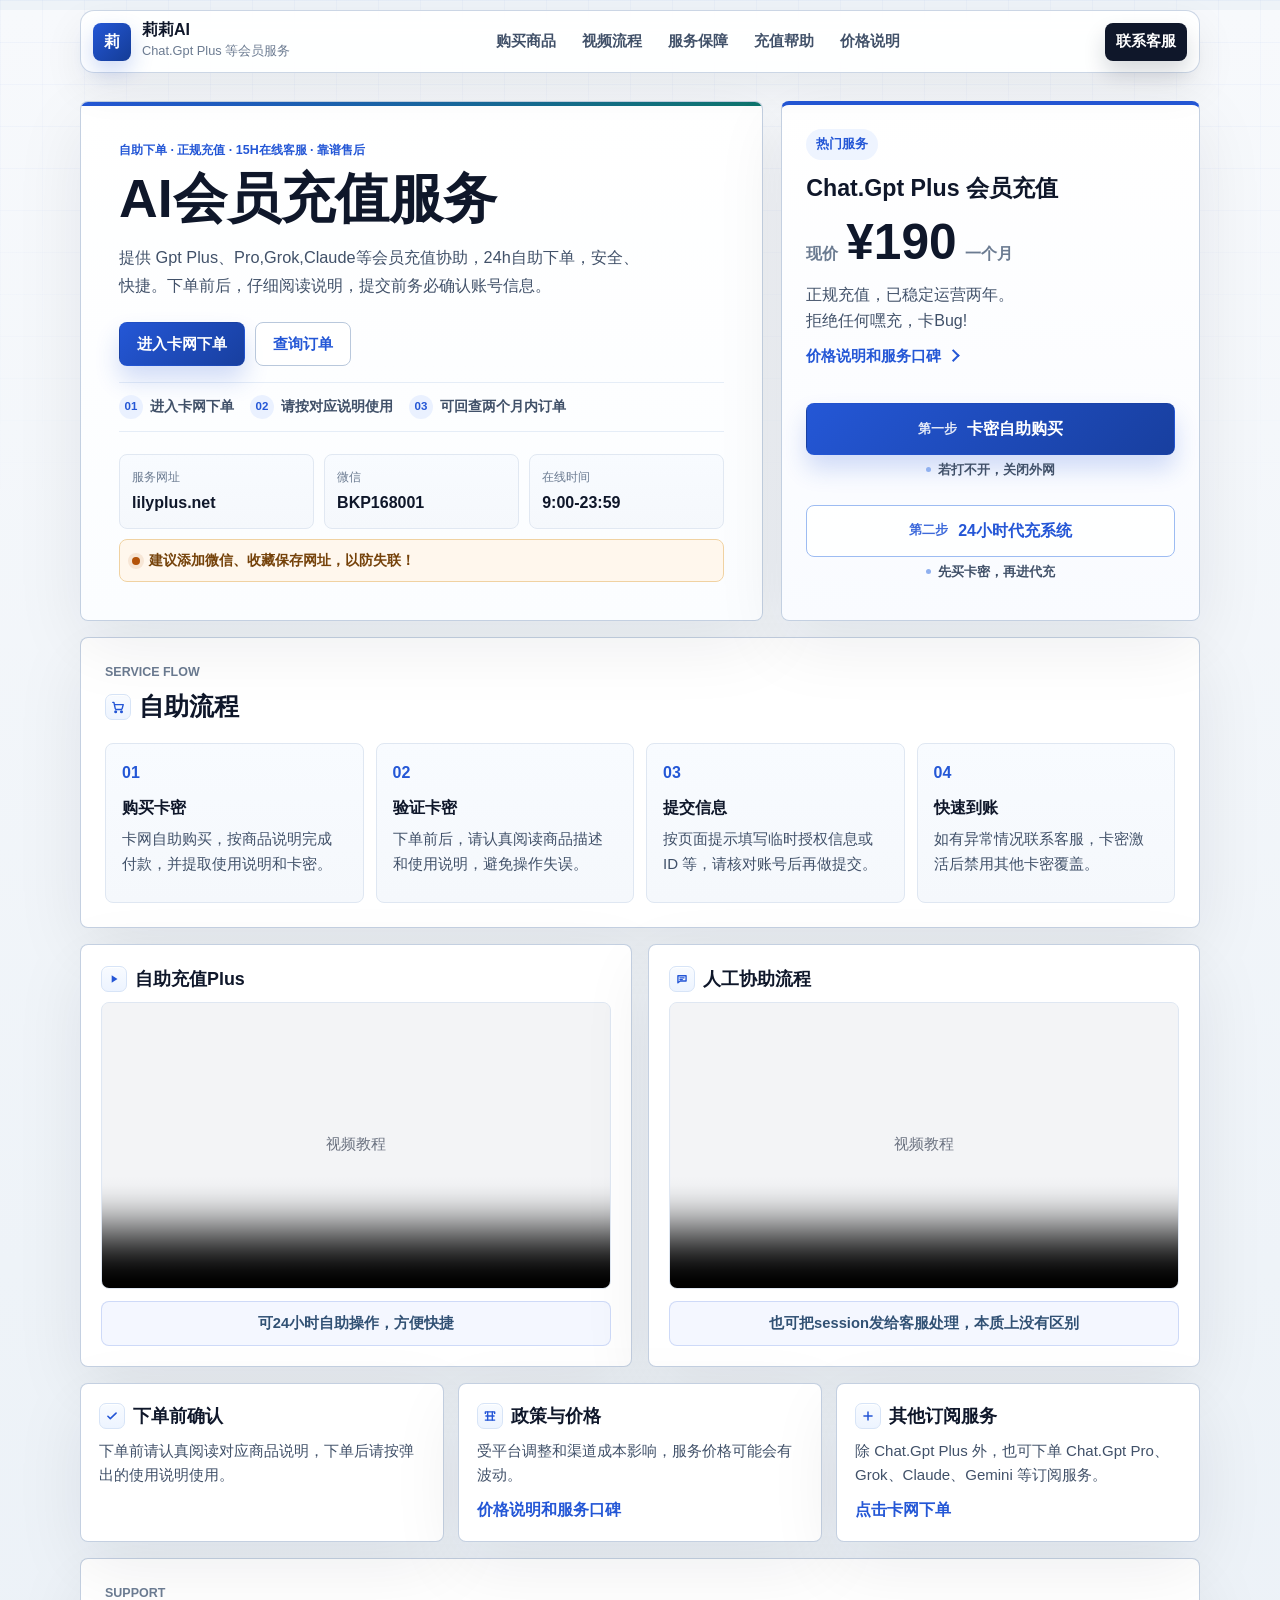
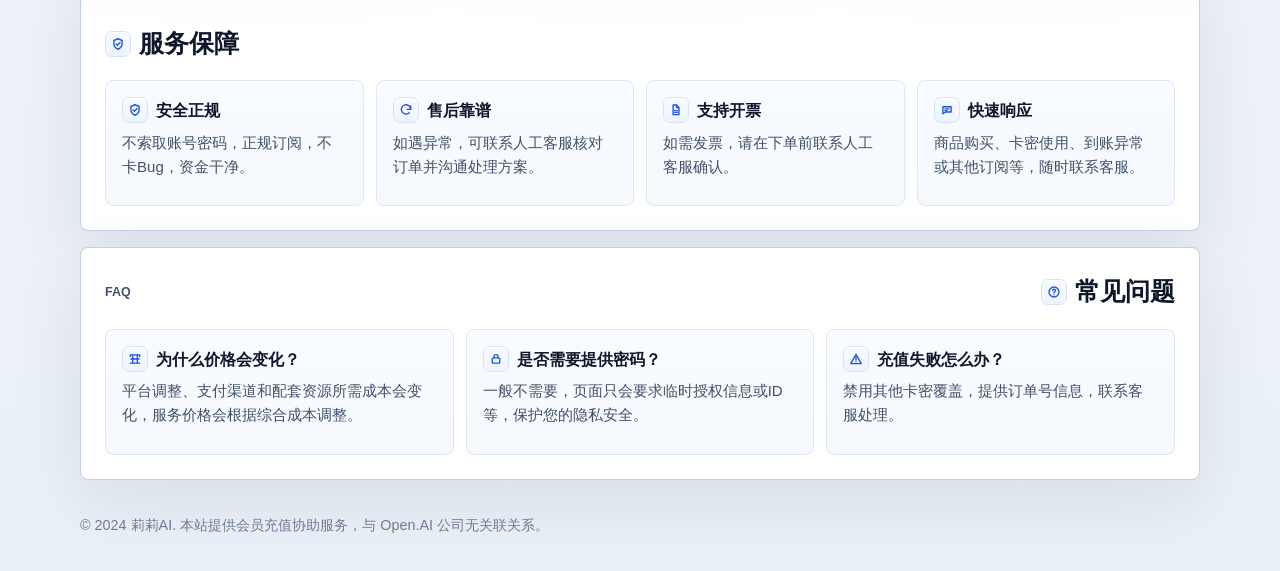
==== commit f003a392: "Update Lily site content and pricing" ====
--- a/index.html
+++ b/index.html
@@ -1,10 +1,10 @@
-<!DOCTYPE html>
+﻿<!DOCTYPE html>
 <html lang="zh-CN">
 <head>
   <meta charset="UTF-8">
   <meta name="viewport" content="width=device-width, initial-scale=1.0">
-  <title>Chat.Gpt Plus 等会员服务 | 文文AI</title>
-  <meta name="description" content="Chat.Gpt Plus 会员充值协助、自助购买指引与人工客服支持。服务网址 aivip.biz，联系方式 82765536。">
+  <title>Chat.Gpt Plus 等会员服务 | 莉莉AI</title>
+  <meta name="description" content="Chat.Gpt Plus 会员充值协助、自助购买指引与人工客服支持。服务网址 lilyplus.net，微信号 BKP168001。">
   <meta name="robots" content="noindex,nofollow,noarchive,nosnippet">
   <meta name="googlebot" content="noindex,nofollow,noarchive,nosnippet">
   <meta name="referrer" content="no-referrer">
@@ -12,15 +12,15 @@
 </head>
 <body class="clean-home">
   <header class="site-header">
-    <a class="brand" href="index.html" aria-label="文文AI 首页">
-      <span class="brand-mark">文</span>
+    <a class="brand" href="index.html" aria-label="莉莉AI 首页">
+      <span class="brand-mark">莉</span>
       <span>
-        <strong>文文AI</strong>
+        <strong>莉莉AI</strong>
         <small>Chat.Gpt Plus 等会员服务</small>
       </span>
     </a>
     <nav class="site-nav" aria-label="主导航">
-      <a href="https://fe.dtyuedan.cn/shop/gptplus" target="_blank" rel="noopener noreferrer nofollow">购买商品</a>
+      <a href="https://fe.dtyuedan.cn/shop/lily" target="_blank" rel="noopener noreferrer nofollow">购买商品</a>
       <a href="#video">视频流程</a>
       <a href="#support">服务保障</a>
       <a href="help.html">充值帮助</a>
@@ -38,7 +38,7 @@
           提供 Gpt Plus、Pro,Grok,Claude等会员充值协助，24h自助下单，安全、快捷。下单前后，仔细阅读说明，提交前务必确认账号信息。
         </p>
         <div class="hero-actions">
-          <a class="btn btn-primary" href="https://fe.dtyuedan.cn/shop/gptplus" target="_blank" rel="noopener noreferrer nofollow">进入卡网下单</a>
+          <a class="btn btn-primary" href="https://fe.dtyuedan.cn/shop/lily" target="_blank" rel="noopener noreferrer nofollow">进入卡网下单</a>
           <a class="btn btn-secondary" href="https://fe.dtyuedan.cn/order" target="_blank" rel="noopener noreferrer nofollow" data-order-query>查询订单</a>
         </div>
         <div class="hero-route" aria-label="服务路径">
@@ -49,18 +49,18 @@
         <dl class="hero-meta">
           <div>
             <dt>服务网址</dt>
-            <dd><button class="meta-copy" type="button" data-copy-site="https://aivip.biz/" aria-label="复制服务网址并添加收藏">aivip.biz</button></dd>
+            <dd><button class="meta-copy" type="button" data-copy-site="https://lilyplus.net/" aria-label="复制服务网址并添加收藏">lilyplus.net</button></dd>
           </div>
           <div>
-            <dt>微信/QQ</dt>
-            <dd><button class="meta-copy" type="button" data-copy-contact="82765536" aria-label="复制微信和 QQ 号">82765536</button></dd>
+            <dt>微信</dt>
+            <dd><button class="meta-copy" type="button" data-copy-contact="BKP168001" aria-label="复制微信号">BKP168001</button></dd>
           </div>
           <div>
             <dt>在线时间</dt>
             <dd>9:00-23:59</dd>
           </div>
         </dl>
-        <p class="hero-save-note">建议加任一联系方式、收藏保存网址，以防失联！</p>
+        <p class="hero-save-note">建议添加微信、收藏保存网址，以防失联！</p>
       </div>
 
       <aside class="order-card" id="service">
@@ -68,14 +68,14 @@
         <h2>Chat.Gpt Plus 会员充值</h2>
         <div class="price-row">
           <span>现价</span>
-          <strong>¥180</strong>
+          <strong>¥190</strong>
           <span>一个月</span>
         </div>
         <p>正规充值，已稳定运营两年。<br>拒绝任何嘿充，卡Bug!</p>
         <a class="price-detail-link" href="gpt170.html" target="_blank" rel="noopener noreferrer nofollow">价格说明和服务口碑</a>
         <div class="order-actions">
           <div class="step-action-item">
-            <a class="btn btn-primary full step-button" href="https://fe.dtyuedan.cn/shop/gptplus" target="_blank" rel="noopener noreferrer nofollow"><span>第一步</span>卡密自助购买</a>
+            <a class="btn btn-primary full step-button" href="https://fe.dtyuedan.cn/shop/lily" target="_blank" rel="noopener noreferrer nofollow"><span>第一步</span>卡密自助购买</a>
             <p class="step-tip step-tip-buy">若打不开，关闭外网</p>
           </div>
           <div class="step-action-item">
@@ -145,7 +145,7 @@
       <article>
         <h2>其他订阅服务</h2>
         <p>除 Chat.Gpt Plus 外，也可下单 Chat.Gpt Pro、Grok、Claude、Gemini 等订阅服务。</p>
-        <a href="https://fe.dtyuedan.cn/shop/gptplus" target="_blank" rel="noopener noreferrer nofollow">点击卡网下单</a>
+        <a href="https://fe.dtyuedan.cn/shop/lily" target="_blank" rel="noopener noreferrer nofollow">点击卡网下单</a>
       </article>
     </section>
 
@@ -199,7 +199,7 @@
   <div class="order-query-modal" data-order-query-modal hidden role="dialog" aria-modal="true" aria-labelledby="orderQueryTitle">
     <div class="order-query-dialog">
       <h2 id="orderQueryTitle">查询订单</h2>
-      <p>忘记卡密或使用说明？使用 JR 开头的订单号或联系方式，可通过此处查询订单。</p>
+      <p>忘记卡密或使用说明？使用 JR 开头的订单号或微信号，可通过此处查询订单。</p>
       <div class="order-query-actions">
         <button type="button" data-order-cancel>取消</button>
         <button class="order-query-confirm" type="button" data-order-confirm>确认进入</button>
@@ -211,8 +211,8 @@
     <div class="contact-qr-dialog">
       <button class="contact-qr-close" type="button" data-contact-qr-close aria-label="关闭">×</button>
       <h2 id="contactQrTitle">联系客服</h2>
-      <p data-contact-qr-message>客服每日15小时在线，微信和 QQ 同号：82765536</p>
-      <img src="assets/contact-qrcode.png" alt="文文AI 微信二维码" class="contact-qr-image" loading="lazy" decoding="async">
+      <p data-contact-qr-message>客服每日15小时在线，微信号：BKP168001</p>
+      <img src="assets/contact-qrcode.png" alt="莉莉AI 微信二维码" class="contact-qr-image" loading="lazy" decoding="async">
     </div>
   </div>
 
@@ -264,7 +264,7 @@
 
       const closeButtons = modal.querySelectorAll("[data-contact-qr-close]");
       const message = modal.querySelector("[data-contact-qr-message]");
-      const defaultMessage = message ? message.textContent : "客服每日15小时在线，微信和 QQ 同号：82765536";
+      const defaultMessage = message ? message.textContent : "客服每日15小时在线，微信号：BKP168001";
       const closeModal = () => {
         modal.hidden = true;
       };
@@ -340,20 +340,20 @@
       copyButtons.forEach((button) => {
         button.addEventListener("click", async (event) => {
           event.preventDefault();
-          const text = button.dataset.copyContact || "82765536";
+          const text = button.dataset.copyContact || "BKP168001";
           try {
             await copyText(text);
             if (window.showContactQrModal) {
-              window.showContactQrModal("复制微信/QQ成功，请粘贴添加\n或扫描二维码加微信");
+              window.showContactQrModal("复制微信成功，请粘贴添加\n或扫描二维码加微信");
             } else {
-              alert("复制微信/QQ成功，请粘贴添加\n或扫描二维码加微信");
+              alert("复制微信成功，请粘贴添加\n或扫描二维码加微信");
             }
           } catch (error) {
             fallbackCopy(text);
             if (window.showContactQrModal) {
-              window.showContactQrModal("复制微信/QQ成功，请粘贴添加\n或扫描二维码加微信");
+              window.showContactQrModal("复制微信成功，请粘贴添加\n或扫描二维码加微信");
             } else {
-              alert("复制微信/QQ成功，请粘贴添加\n或扫描二维码加微信");
+              alert("复制微信成功，请粘贴添加\n或扫描二维码加微信");
             }
           }
         });
@@ -362,13 +362,13 @@
       siteButtons.forEach((button) => {
         button.addEventListener("click", async (event) => {
           event.preventDefault();
-          const url = button.dataset.copySite || "https://aivip.biz/";
+          const url = button.dataset.copySite || "https://lilyplus.net/";
           try {
             await copyText(url);
           } catch (error) {
             fallbackCopy(url);
           }
-          tryAddBookmark(url, "文文AI");
+          tryAddBookmark(url, "莉莉AI");
           alert("已复制网址，可粘贴保存");
         });
       });
@@ -376,7 +376,8 @@
   </script>
 
   <footer class="clean-footer">
-    <p>© 2024 文文AI. 本站提供会员充值协助服务，与 Open.AI 公司无关联关系。</p>
+    <p>© 2024 莉莉AI. 本站提供会员充值协助服务，与 Open.AI 公司无关联关系。</p>
   </footer>
 </body>
 </html>
+
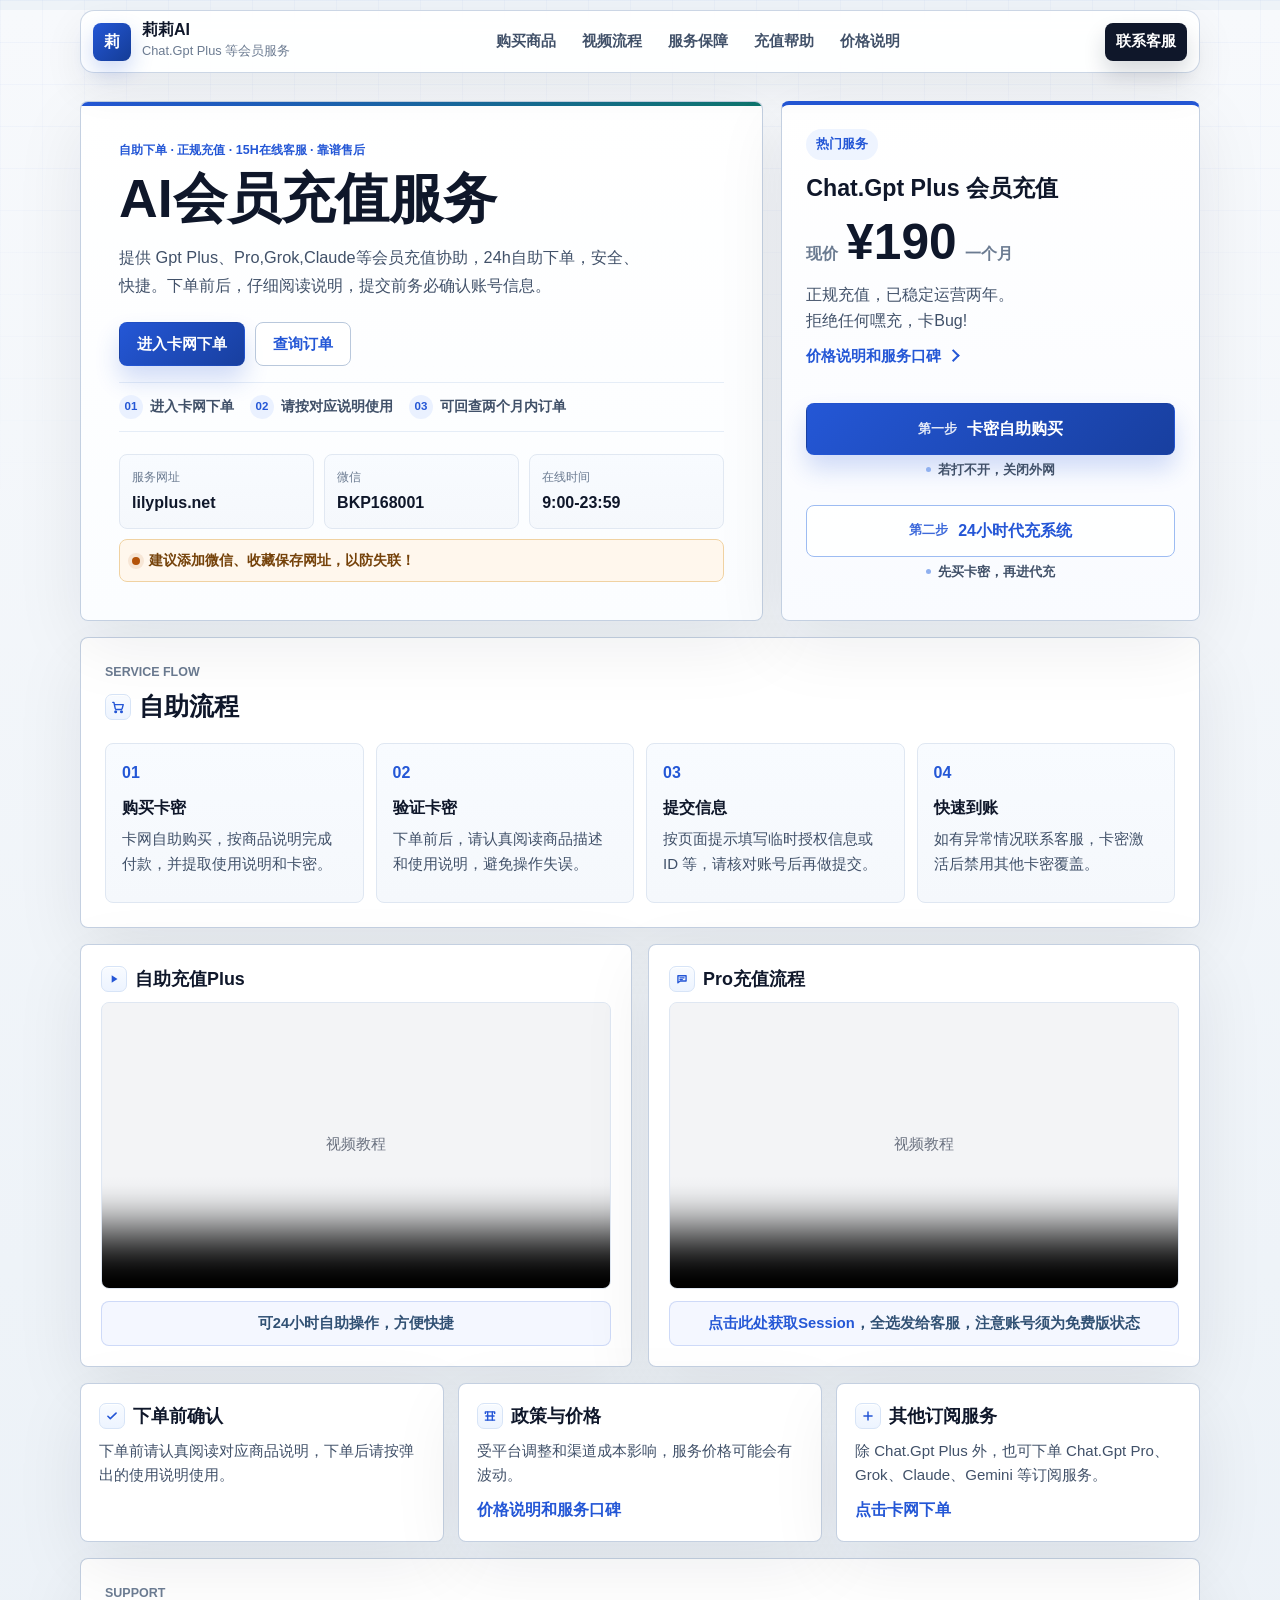
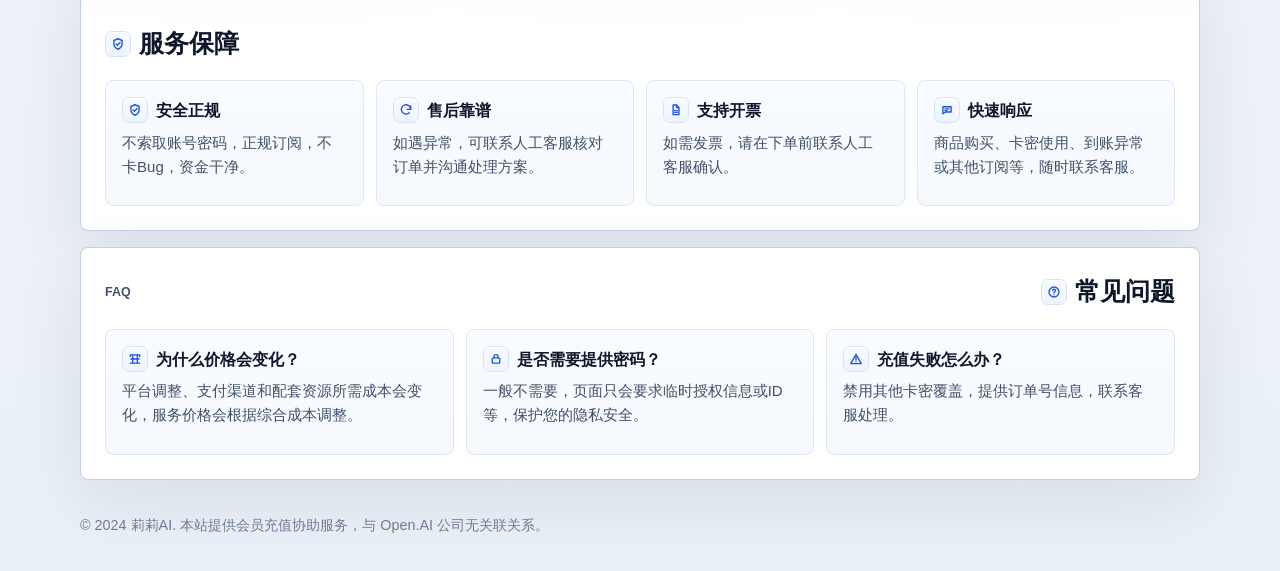
==== commit 5bc83ecd: "Update homepage Pro flow copy" ====
--- a/index.html
+++ b/index.html
@@ -124,11 +124,11 @@
         <p class="video-tip">可24小时自助操作，方便快捷</p>
       </article>
       <article>
-        <h2>人工协助流程</h2>
-        <video controls title="人工协助流程操作视频" referrerpolicy="no-referrer" poster="data:image/svg+xml,%3Csvg xmlns='http://www.w3.org/2000/svg' viewBox='0 0 800 450'%3E%3Crect width='800' height='450' fill='%23f3f4f6'/%3E%3Ctext x='50%25' y='50%25' dominant-baseline='middle' text-anchor='middle' font-family='Inter' font-size='24' fill='%236b7280'%3E视频教程%3C/text%3E%3C/svg%3E">
+        <h2>Pro充值流程</h2>
+        <video controls title="Pro充值流程操作视频" referrerpolicy="no-referrer" poster="data:image/svg+xml,%3Csvg xmlns='http://www.w3.org/2000/svg' viewBox='0 0 800 450'%3E%3Crect width='800' height='450' fill='%23f3f4f6'/%3E%3Ctext x='50%25' y='50%25' dominant-baseline='middle' text-anchor='middle' font-family='Inter' font-size='24' fill='%236b7280'%3E视频教程%3C/text%3E%3C/svg%3E">
           <source src="https://cloud.video.taobao.com/vod/_Zd1yb1LTLKlWbXtnfvvm9AOchXv3KpqyvNXuIQI2ng.mp4" type="video/mp4">
         </video>
-        <p class="video-tip">也可把session发给客服处理，本质上没有区别</p>
+        <p class="video-tip"><a href="https://chatgpt.com/api/auth/session" target="_blank" rel="noopener noreferrer">点击此处获取Session</a>，全选发给客服，注意账号须为免费版状态</p>
       </article>
     </section>
 
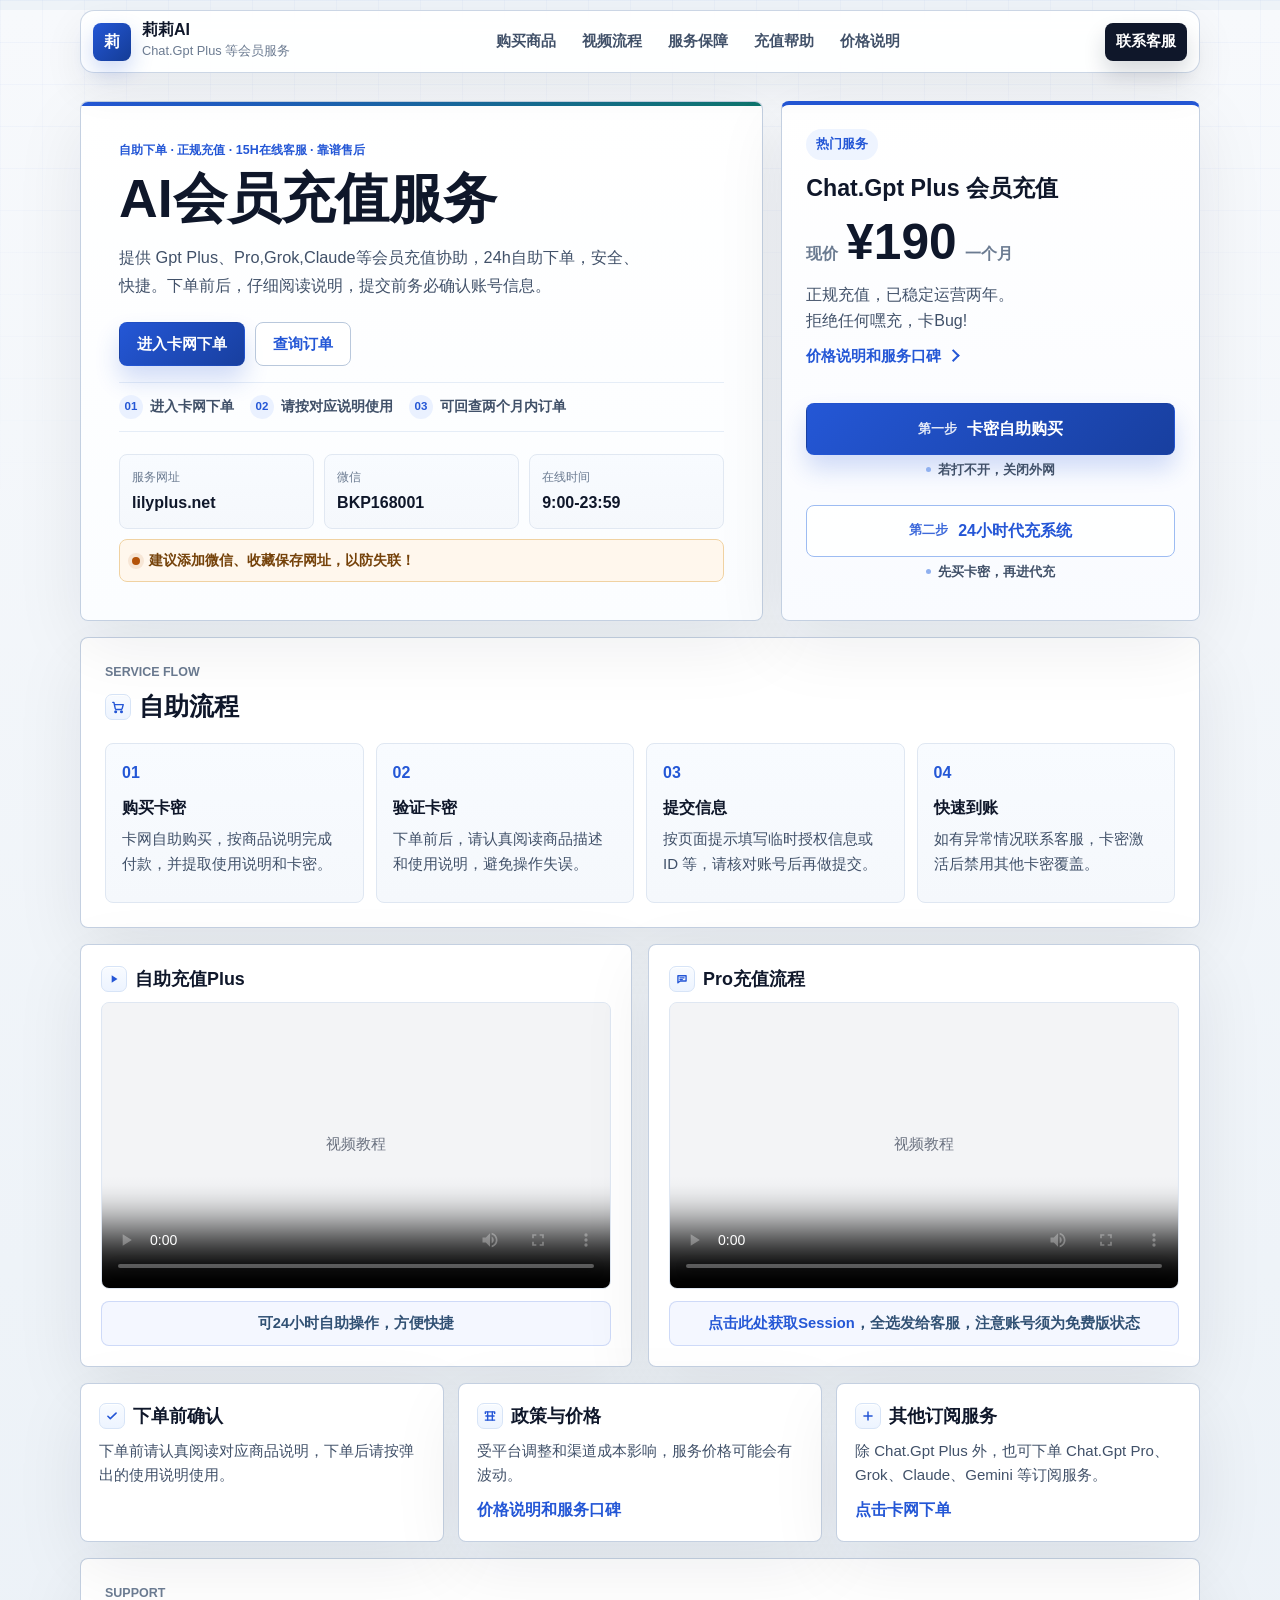
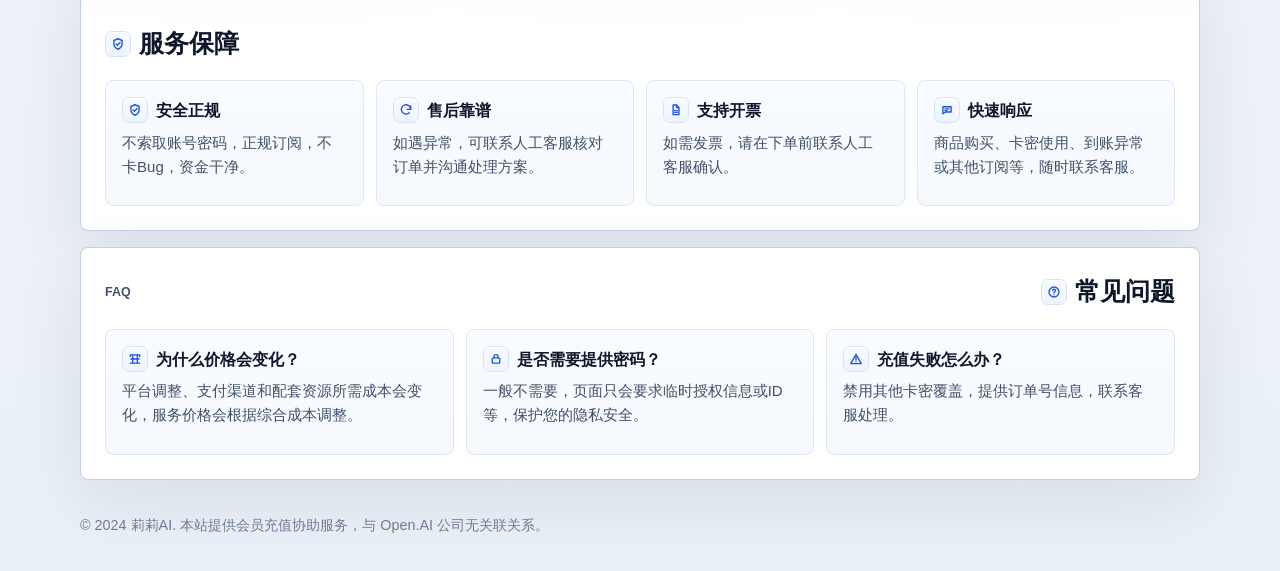
==== commit c1a56b41: "Replace Pro recharge video" ====
--- a/index.html
+++ b/index.html
@@ -126,7 +126,7 @@
       <article>
         <h2>Pro充值流程</h2>
         <video controls title="Pro充值流程操作视频" referrerpolicy="no-referrer" poster="data:image/svg+xml,%3Csvg xmlns='http://www.w3.org/2000/svg' viewBox='0 0 800 450'%3E%3Crect width='800' height='450' fill='%23f3f4f6'/%3E%3Ctext x='50%25' y='50%25' dominant-baseline='middle' text-anchor='middle' font-family='Inter' font-size='24' fill='%236b7280'%3E视频教程%3C/text%3E%3C/svg%3E">
-          <source src="https://cloud.video.taobao.com/vod/_Zd1yb1LTLKlWbXtnfvvm9AOchXv3KpqyvNXuIQI2ng.mp4" type="video/mp4">
+          <source src="assets/pro-recharge-flow.mp4?v=20260624" type="video/mp4">
         </video>
         <p class="video-tip"><a href="https://chatgpt.com/api/auth/session" target="_blank" rel="noopener noreferrer">点击此处获取Session</a>，全选发给客服，注意账号须为免费版状态</p>
       </article>
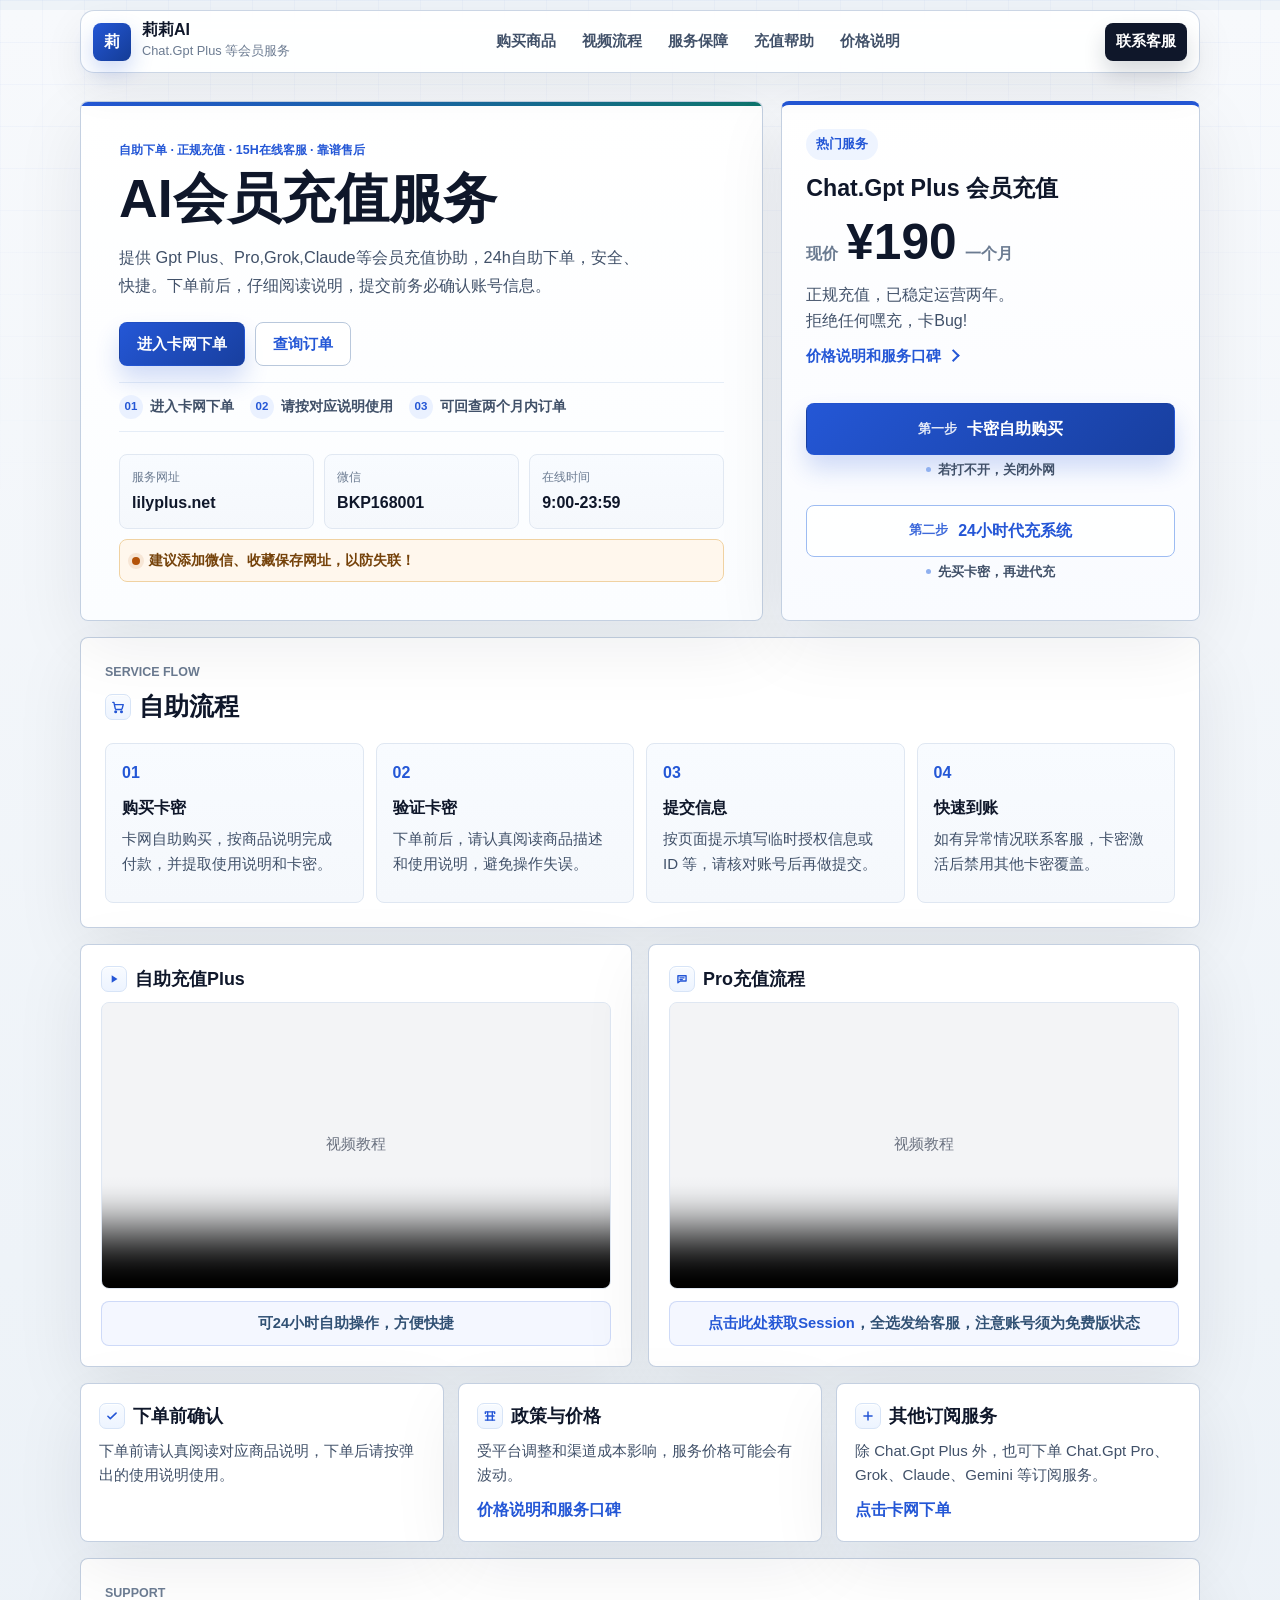
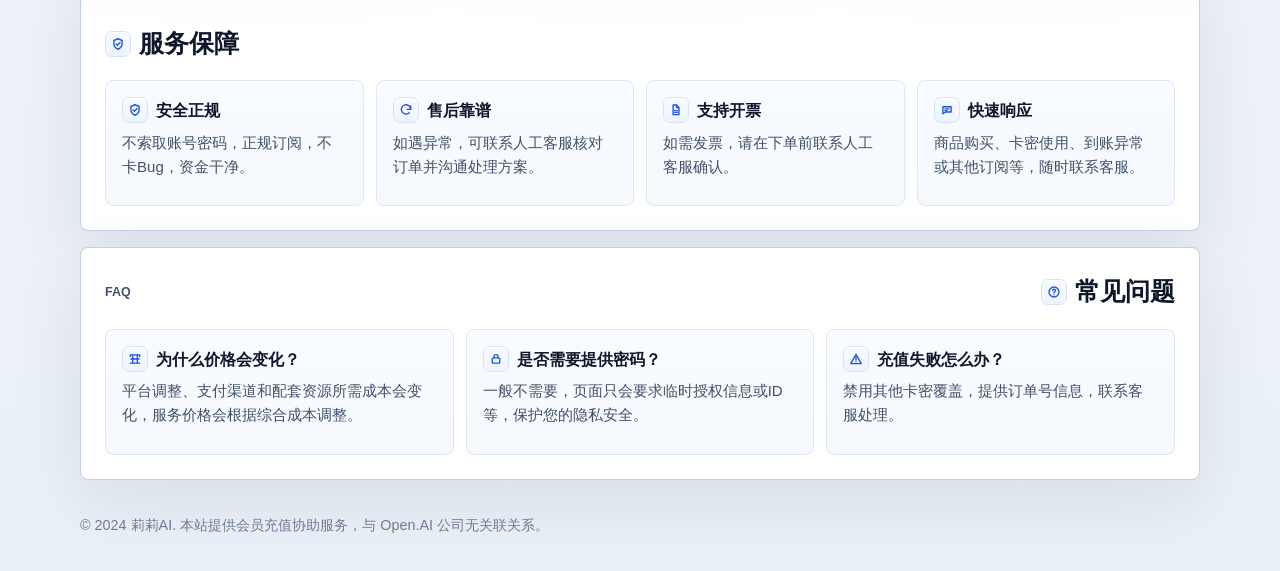
==== commit ed5eaf74: "Replace Plus recharge video" ====
--- a/index.html
+++ b/index.html
@@ -119,7 +119,7 @@
       <article>
         <h2>自助充值Plus</h2>
         <video controls title="Chat.Gpt Plus 自助充值操作视频" referrerpolicy="no-referrer" poster="data:image/svg+xml,%3Csvg xmlns='http://www.w3.org/2000/svg' viewBox='0 0 800 450'%3E%3Crect width='800' height='450' fill='%23f3f4f6'/%3E%3Ctext x='50%25' y='50%25' dominant-baseline='middle' text-anchor='middle' font-family='Inter' font-size='24' fill='%236b7280'%3E视频教程%3C/text%3E%3C/svg%3E">
-          <source src="https://cloud.video.taobao.com/vod/FbJyK4EKwB7btoRMw7lA98guu6U_p0BMQVdTUML7WWc.mp4" type="video/mp4">
+          <source src="assets/plus-recharge-flow.mp4?v=20260624" type="video/mp4">
         </video>
         <p class="video-tip">可24小时自助操作，方便快捷</p>
       </article>
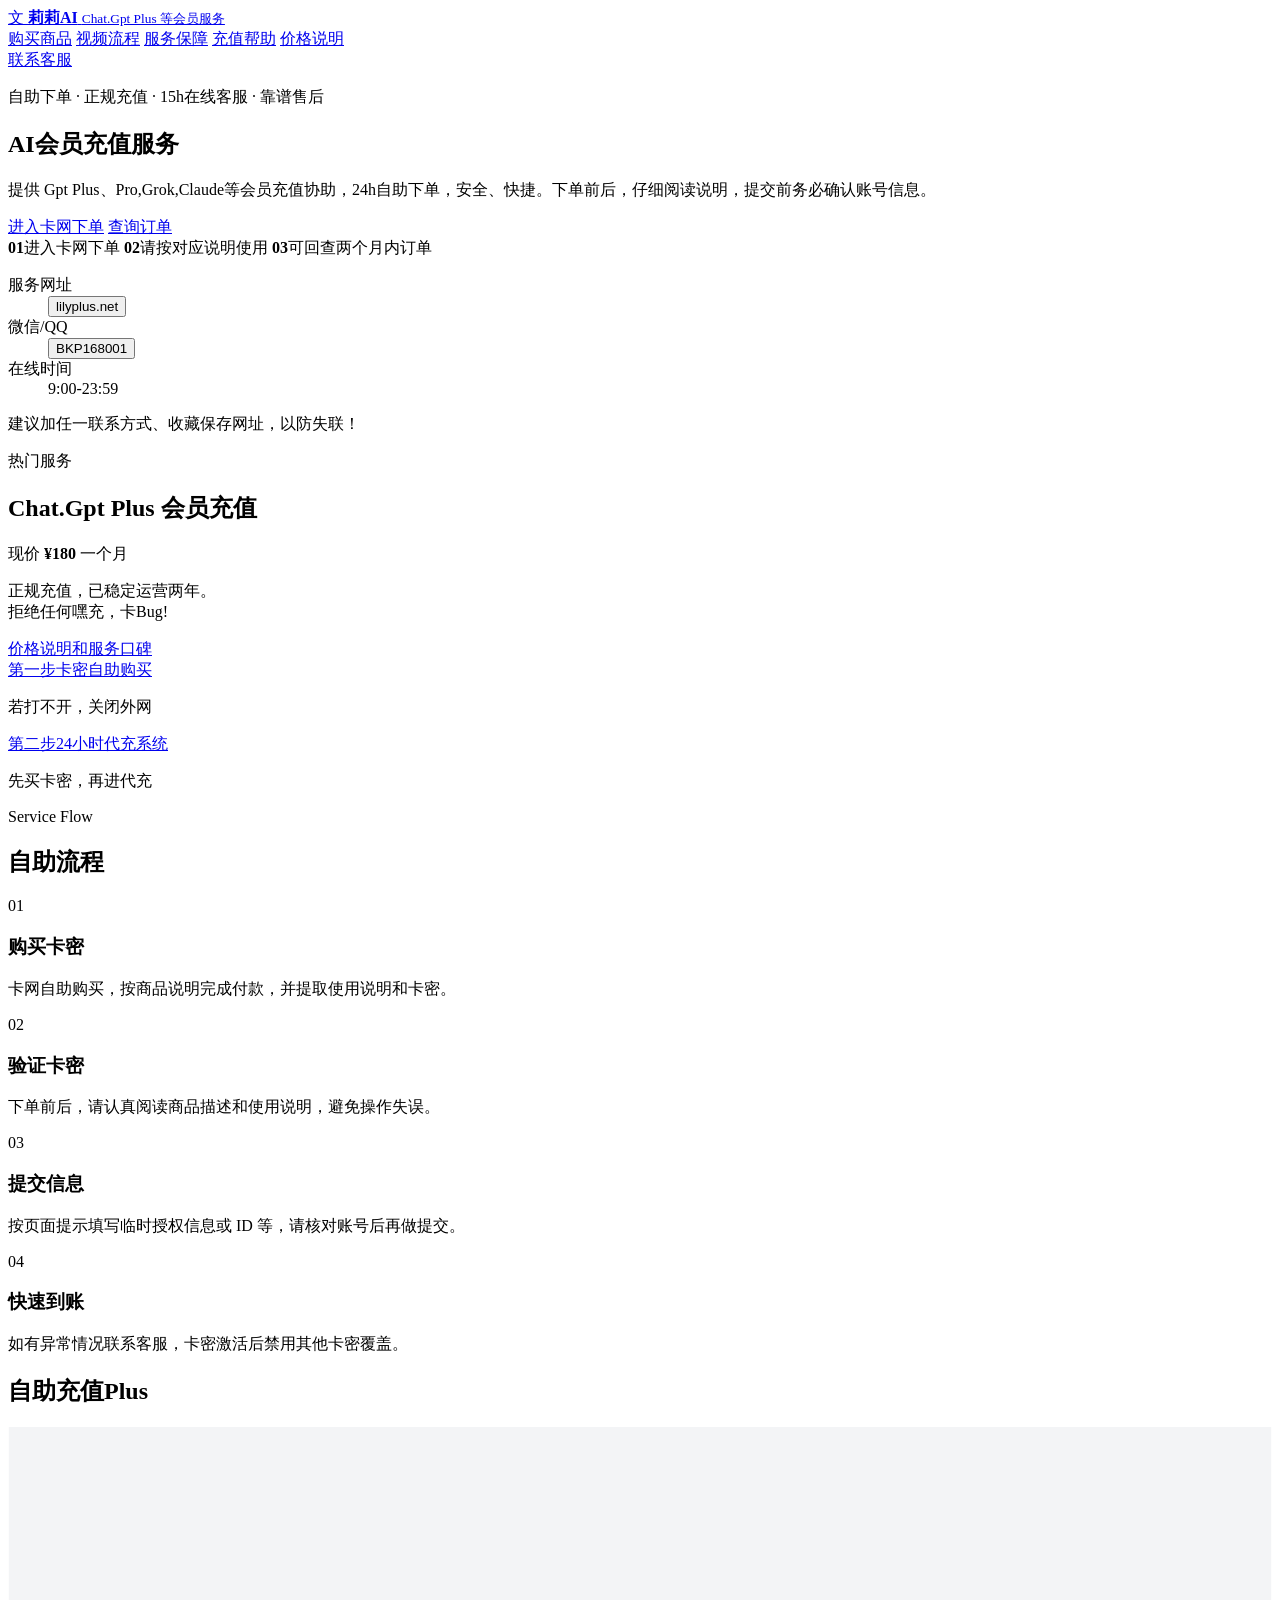
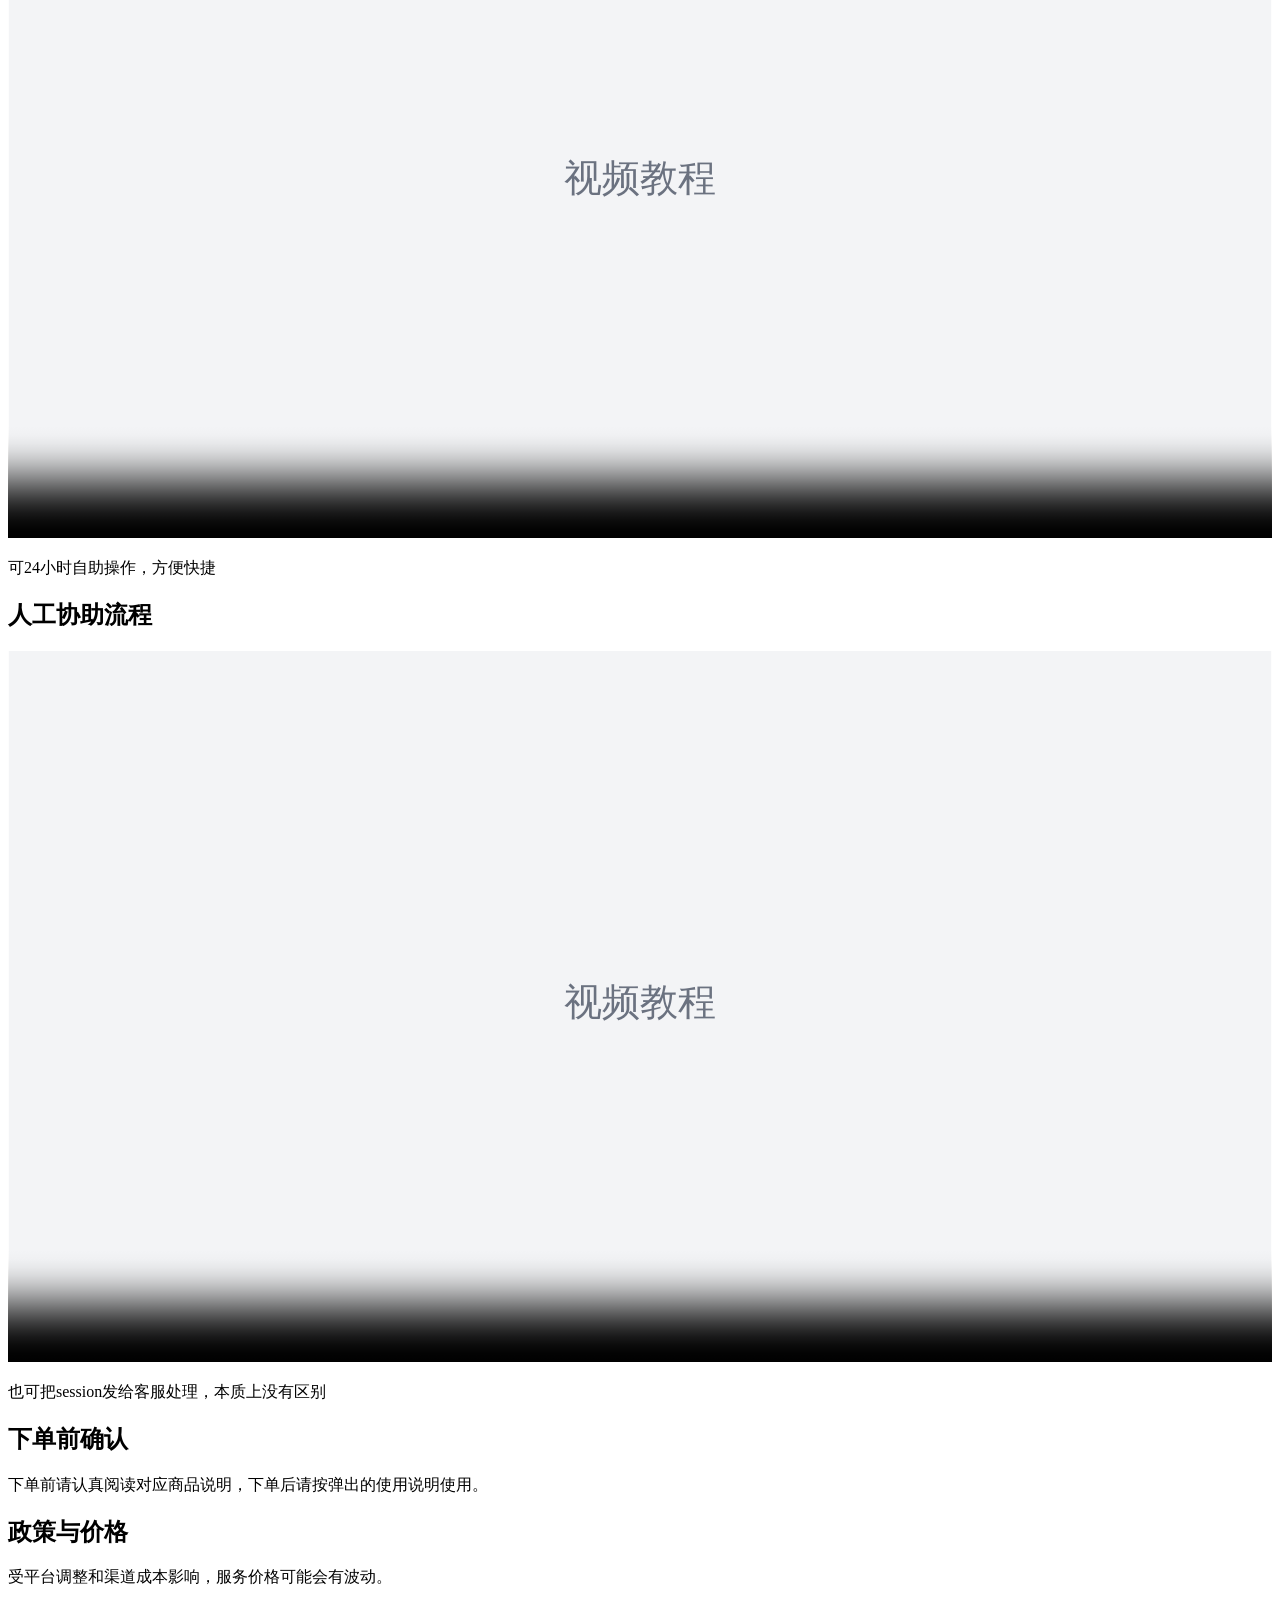
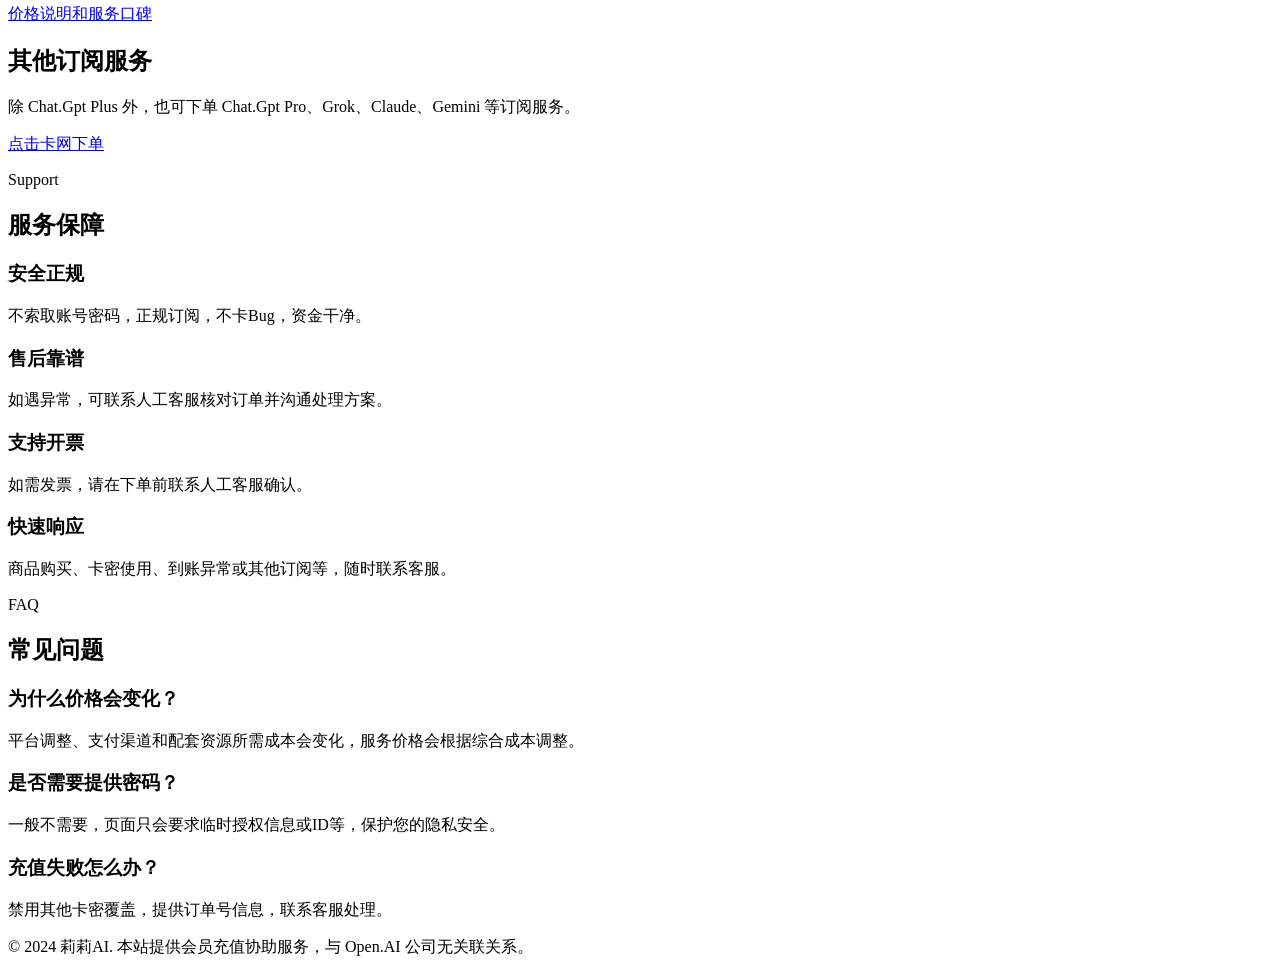
==== commit c5f897f9: "Add flowing border to purchase buttons" ====
--- a/index.html
+++ b/index.html
@@ -1,19 +1,19 @@
-﻿<!DOCTYPE html>
+<!DOCTYPE html>
 <html lang="zh-CN">
 <head>
   <meta charset="UTF-8">
   <meta name="viewport" content="width=device-width, initial-scale=1.0">
   <title>Chat.Gpt Plus 等会员服务 | 莉莉AI</title>
-  <meta name="description" content="Chat.Gpt Plus 会员充值协助、自助购买指引与人工客服支持。服务网址 lilyplus.net，微信号 BKP168001。">
+  <meta name="description" content="Chat.Gpt Plus 会员充值协助、自助购买指引与人工客服支持。服务网址 lilyplus.net，联系方式 BKP168001。">
   <meta name="robots" content="noindex,nofollow,noarchive,nosnippet">
   <meta name="googlebot" content="noindex,nofollow,noarchive,nosnippet">
   <meta name="referrer" content="no-referrer">
-  <link rel="stylesheet" href="assets/professional.css?v=home-icons-20260531">
+  <link rel="stylesheet" href="assets/professional.css?v=home-flow-buttons-20260702">
 </head>
 <body class="clean-home">
   <header class="site-header">
     <a class="brand" href="index.html" aria-label="莉莉AI 首页">
-      <span class="brand-mark">莉</span>
+      <span class="brand-mark">文</span>
       <span>
         <strong>莉莉AI</strong>
         <small>Chat.Gpt Plus 等会员服务</small>
@@ -38,7 +38,7 @@
           提供 Gpt Plus、Pro,Grok,Claude等会员充值协助，24h自助下单，安全、快捷。下单前后，仔细阅读说明，提交前务必确认账号信息。
         </p>
         <div class="hero-actions">
-          <a class="btn btn-primary" href="https://fe.dtyuedan.cn/shop/lily" target="_blank" rel="noopener noreferrer nofollow">进入卡网下单</a>
+          <a class="btn btn-primary btn-flow-border" href="https://fe.dtyuedan.cn/shop/lily" target="_blank" rel="noopener noreferrer nofollow">进入卡网下单</a>
           <a class="btn btn-secondary" href="https://fe.dtyuedan.cn/order" target="_blank" rel="noopener noreferrer nofollow" data-order-query>查询订单</a>
         </div>
         <div class="hero-route" aria-label="服务路径">
@@ -52,15 +52,15 @@
             <dd><button class="meta-copy" type="button" data-copy-site="https://lilyplus.net/" aria-label="复制服务网址并添加收藏">lilyplus.net</button></dd>
           </div>
           <div>
-            <dt>微信</dt>
-            <dd><button class="meta-copy" type="button" data-copy-contact="BKP168001" aria-label="复制微信号">BKP168001</button></dd>
+            <dt>微信/QQ</dt>
+            <dd><button class="meta-copy" type="button" data-copy-contact="BKP168001" aria-label="复制微信和 QQ 号">BKP168001</button></dd>
           </div>
           <div>
             <dt>在线时间</dt>
             <dd>9:00-23:59</dd>
           </div>
         </dl>
-        <p class="hero-save-note">建议添加微信、收藏保存网址，以防失联！</p>
+        <p class="hero-save-note">建议加任一联系方式、收藏保存网址，以防失联！</p>
       </div>
 
       <aside class="order-card" id="service">
@@ -68,14 +68,14 @@
         <h2>Chat.Gpt Plus 会员充值</h2>
         <div class="price-row">
           <span>现价</span>
-          <strong>¥190</strong>
+          <strong>¥180</strong>
           <span>一个月</span>
         </div>
         <p>正规充值，已稳定运营两年。<br>拒绝任何嘿充，卡Bug!</p>
         <a class="price-detail-link" href="gpt170.html" target="_blank" rel="noopener noreferrer nofollow">价格说明和服务口碑</a>
         <div class="order-actions">
           <div class="step-action-item">
-            <a class="btn btn-primary full step-button" href="https://fe.dtyuedan.cn/shop/lily" target="_blank" rel="noopener noreferrer nofollow"><span>第一步</span>卡密自助购买</a>
+            <a class="btn btn-primary full step-button btn-flow-border" href="https://fe.dtyuedan.cn/shop/lily" target="_blank" rel="noopener noreferrer nofollow"><span>第一步</span>卡密自助购买</a>
             <p class="step-tip step-tip-buy">若打不开，关闭外网</p>
           </div>
           <div class="step-action-item">
@@ -119,16 +119,16 @@
       <article>
         <h2>自助充值Plus</h2>
         <video controls title="Chat.Gpt Plus 自助充值操作视频" referrerpolicy="no-referrer" poster="data:image/svg+xml,%3Csvg xmlns='http://www.w3.org/2000/svg' viewBox='0 0 800 450'%3E%3Crect width='800' height='450' fill='%23f3f4f6'/%3E%3Ctext x='50%25' y='50%25' dominant-baseline='middle' text-anchor='middle' font-family='Inter' font-size='24' fill='%236b7280'%3E视频教程%3C/text%3E%3C/svg%3E">
-          <source src="assets/plus-recharge-flow.mp4?v=20260624" type="video/mp4">
+          <source src="https://cloud.video.taobao.com/vod/FbJyK4EKwB7btoRMw7lA98guu6U_p0BMQVdTUML7WWc.mp4" type="video/mp4">
         </video>
         <p class="video-tip">可24小时自助操作，方便快捷</p>
       </article>
       <article>
-        <h2>Pro充值流程</h2>
-        <video controls title="Pro充值流程操作视频" referrerpolicy="no-referrer" poster="data:image/svg+xml,%3Csvg xmlns='http://www.w3.org/2000/svg' viewBox='0 0 800 450'%3E%3Crect width='800' height='450' fill='%23f3f4f6'/%3E%3Ctext x='50%25' y='50%25' dominant-baseline='middle' text-anchor='middle' font-family='Inter' font-size='24' fill='%236b7280'%3E视频教程%3C/text%3E%3C/svg%3E">
-          <source src="assets/pro-recharge-flow.mp4?v=20260624" type="video/mp4">
+        <h2>人工协助流程</h2>
+        <video controls title="人工协助流程操作视频" referrerpolicy="no-referrer" poster="data:image/svg+xml,%3Csvg xmlns='http://www.w3.org/2000/svg' viewBox='0 0 800 450'%3E%3Crect width='800' height='450' fill='%23f3f4f6'/%3E%3Ctext x='50%25' y='50%25' dominant-baseline='middle' text-anchor='middle' font-family='Inter' font-size='24' fill='%236b7280'%3E视频教程%3C/text%3E%3C/svg%3E">
+          <source src="https://cloud.video.taobao.com/vod/_Zd1yb1LTLKlWbXtnfvvm9AOchXv3KpqyvNXuIQI2ng.mp4" type="video/mp4">
         </video>
-        <p class="video-tip"><a href="https://chatgpt.com/api/auth/session" target="_blank" rel="noopener noreferrer">点击此处获取Session</a>，全选发给客服，注意账号须为免费版状态</p>
+        <p class="video-tip">也可把session发给客服处理，本质上没有区别</p>
       </article>
     </section>
 
@@ -199,7 +199,7 @@
   <div class="order-query-modal" data-order-query-modal hidden role="dialog" aria-modal="true" aria-labelledby="orderQueryTitle">
     <div class="order-query-dialog">
       <h2 id="orderQueryTitle">查询订单</h2>
-      <p>忘记卡密或使用说明？使用 JR 开头的订单号或微信号，可通过此处查询订单。</p>
+      <p>忘记卡密或使用说明？使用 JR 开头的订单号或联系方式，可通过此处查询订单。</p>
       <div class="order-query-actions">
         <button type="button" data-order-cancel>取消</button>
         <button class="order-query-confirm" type="button" data-order-confirm>确认进入</button>
@@ -211,7 +211,7 @@
     <div class="contact-qr-dialog">
       <button class="contact-qr-close" type="button" data-contact-qr-close aria-label="关闭">×</button>
       <h2 id="contactQrTitle">联系客服</h2>
-      <p data-contact-qr-message>客服每日15小时在线，微信号：BKP168001</p>
+      <p data-contact-qr-message>客服每日15小时在线，微信和 QQ 同号：BKP168001</p>
       <img src="assets/contact-qrcode.png" alt="莉莉AI 微信二维码" class="contact-qr-image" loading="lazy" decoding="async">
     </div>
   </div>
@@ -264,7 +264,7 @@
 
       const closeButtons = modal.querySelectorAll("[data-contact-qr-close]");
       const message = modal.querySelector("[data-contact-qr-message]");
-      const defaultMessage = message ? message.textContent : "客服每日15小时在线，微信号：BKP168001";
+      const defaultMessage = message ? message.textContent : "客服每日15小时在线，微信和 QQ 同号：BKP168001";
       const closeModal = () => {
         modal.hidden = true;
       };
@@ -344,16 +344,16 @@
           try {
             await copyText(text);
             if (window.showContactQrModal) {
-              window.showContactQrModal("复制微信成功，请粘贴添加\n或扫描二维码加微信");
+              window.showContactQrModal("复制微信/QQ成功，请粘贴添加\n或扫描二维码加微信");
             } else {
-              alert("复制微信成功，请粘贴添加\n或扫描二维码加微信");
+              alert("复制微信/QQ成功，请粘贴添加\n或扫描二维码加微信");
             }
           } catch (error) {
             fallbackCopy(text);
             if (window.showContactQrModal) {
-              window.showContactQrModal("复制微信成功，请粘贴添加\n或扫描二维码加微信");
+              window.showContactQrModal("复制微信/QQ成功，请粘贴添加\n或扫描二维码加微信");
             } else {
-              alert("复制微信成功，请粘贴添加\n或扫描二维码加微信");
+              alert("复制微信/QQ成功，请粘贴添加\n或扫描二维码加微信");
             }
           }
         });
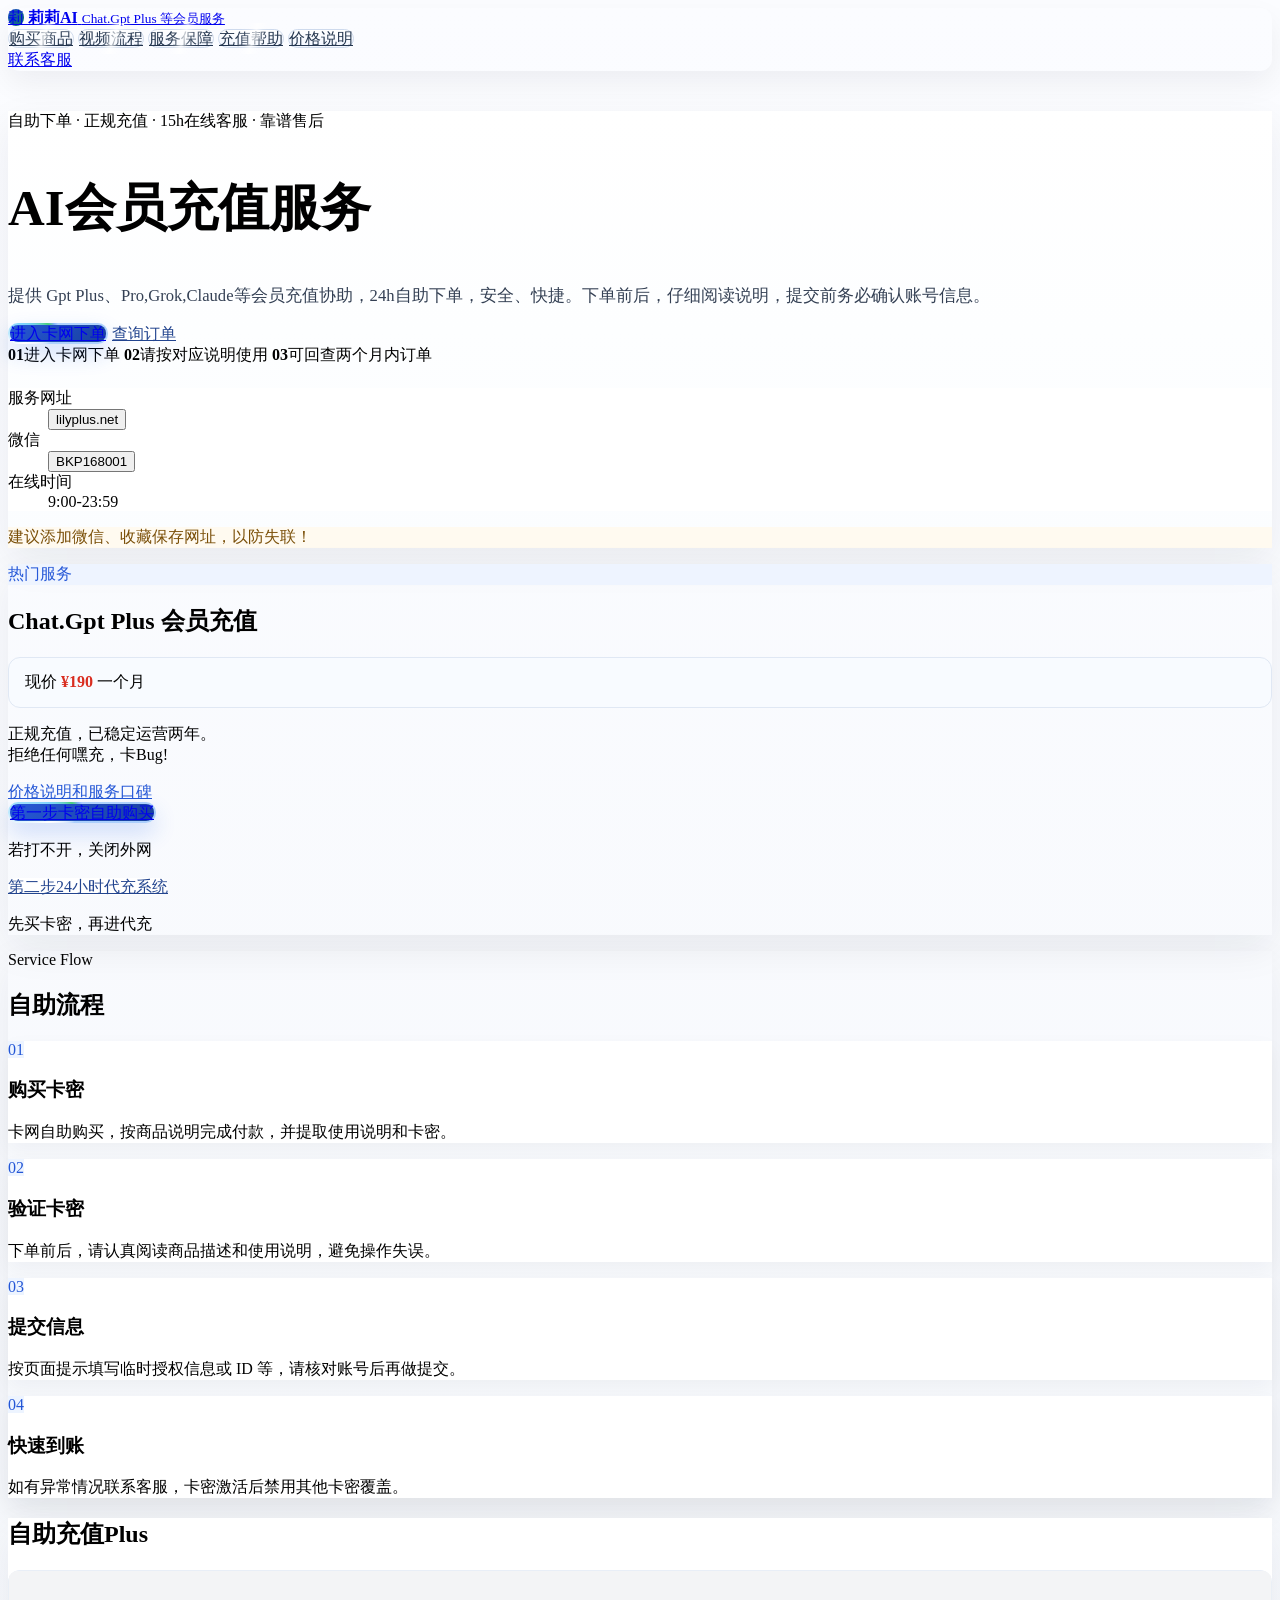
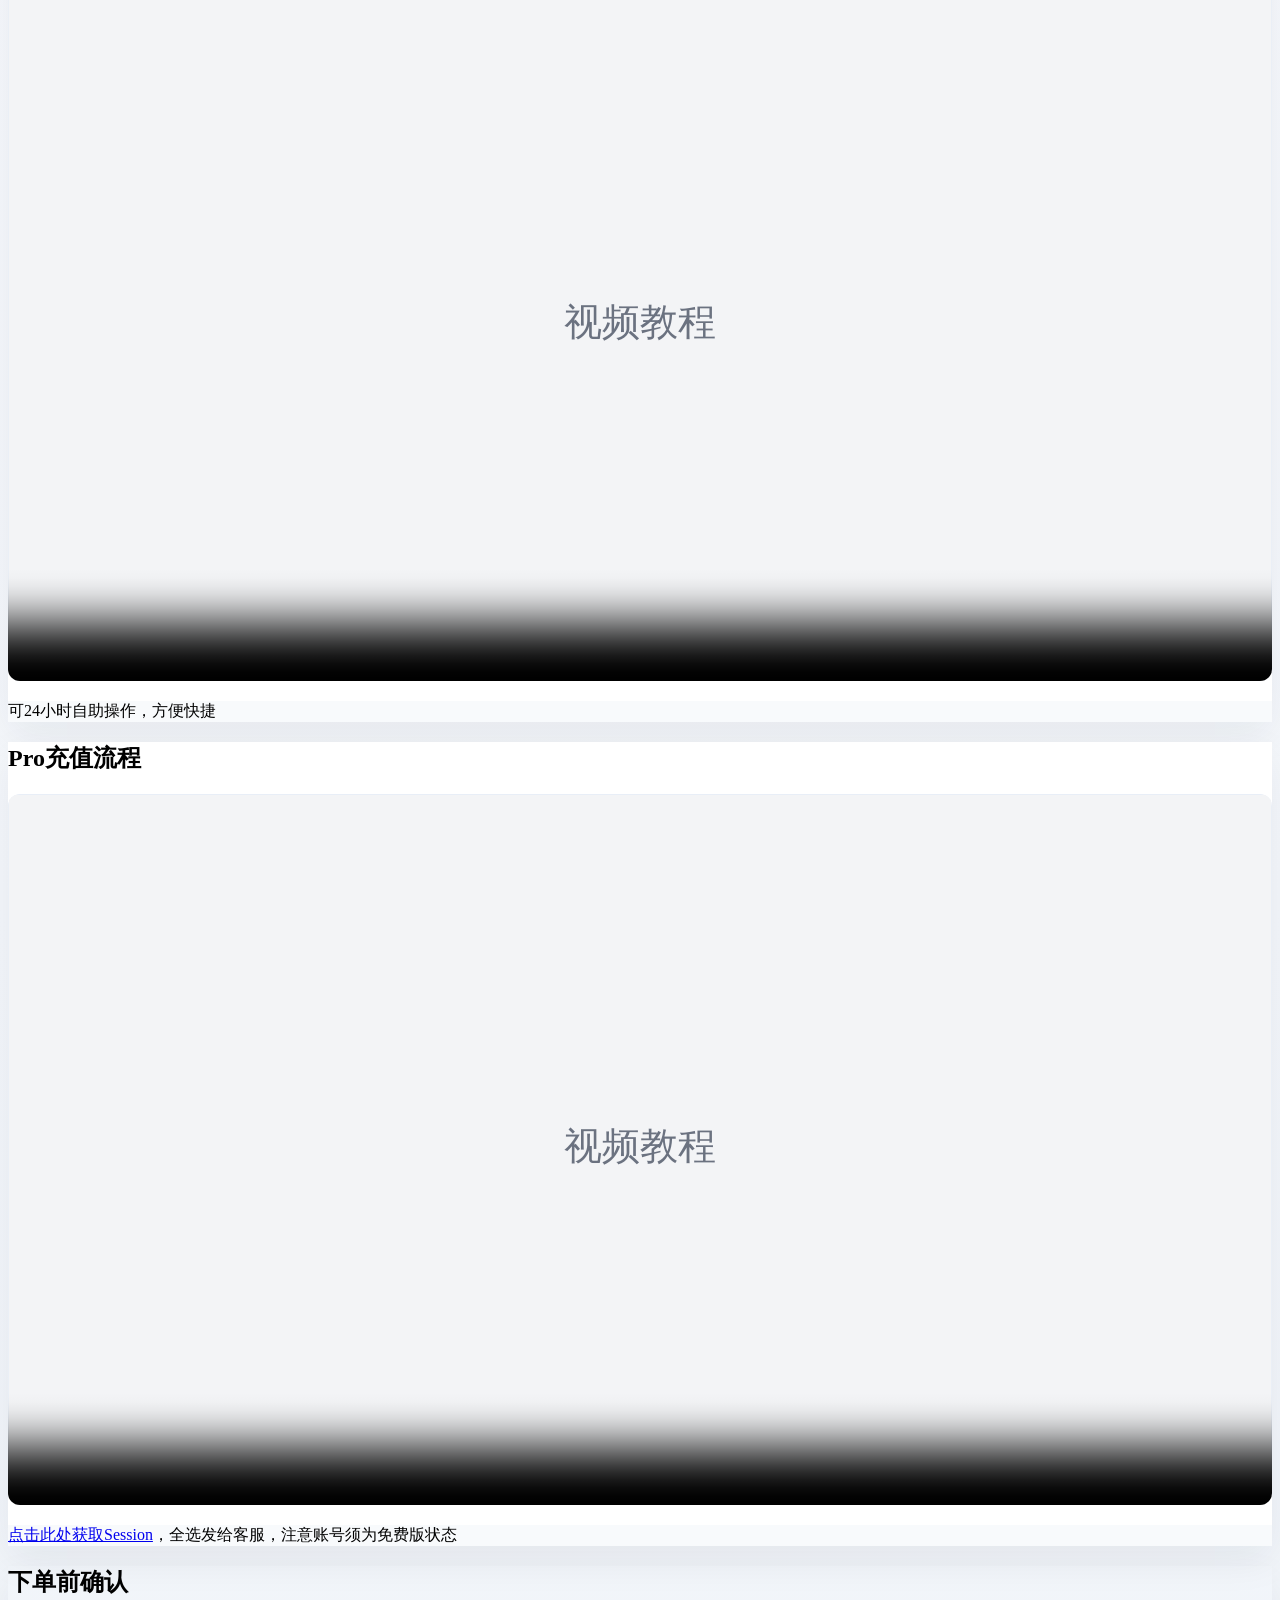
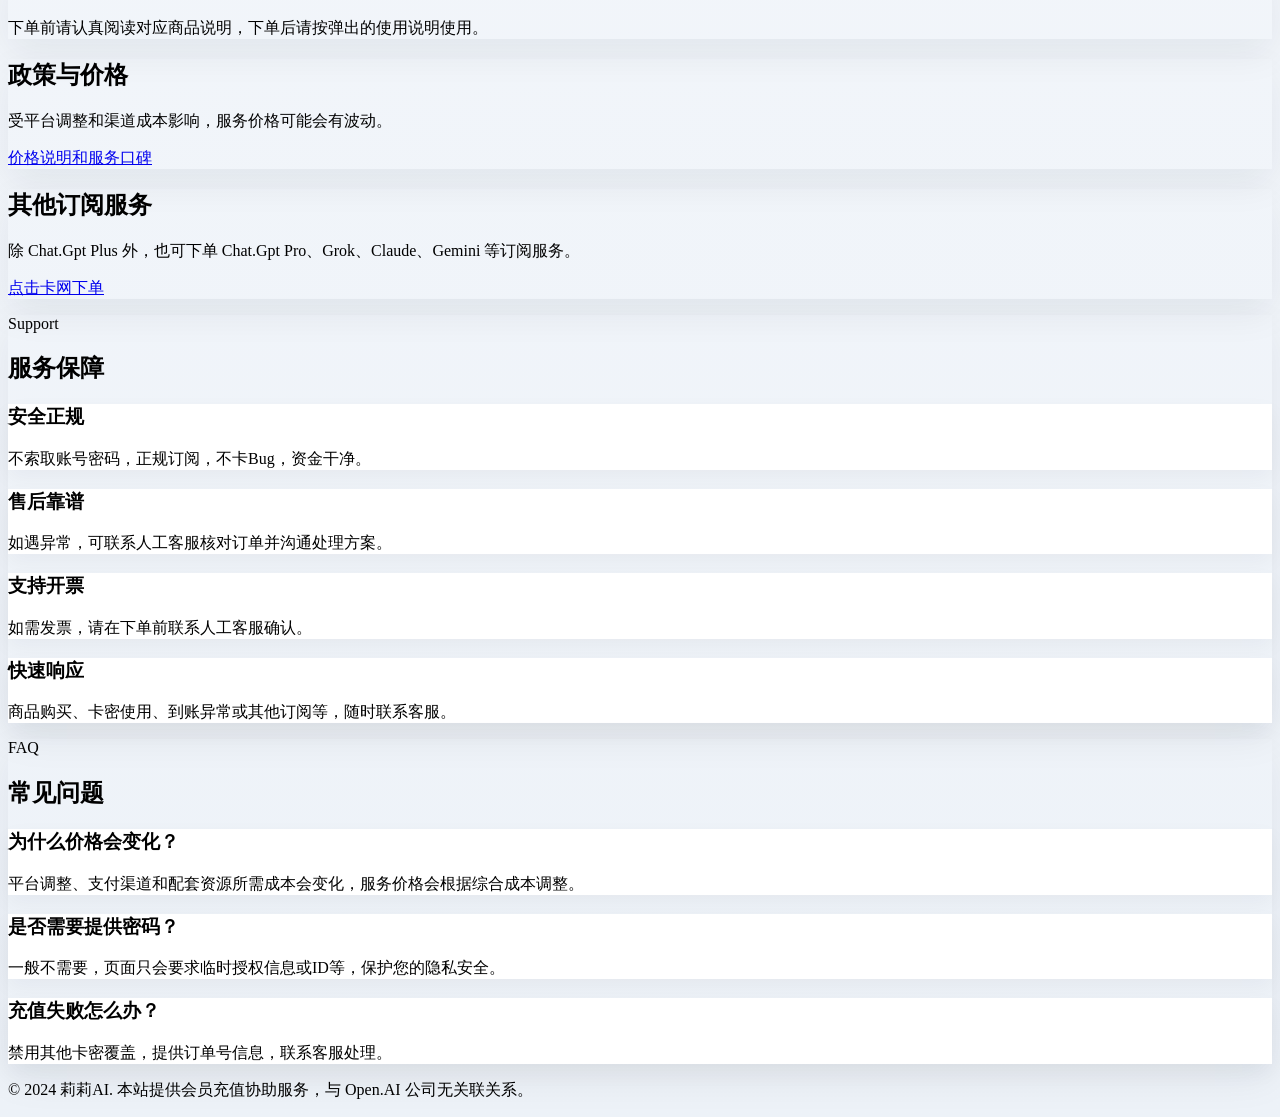
==== commit 3d83ac51: "Sync latest lilyplus.net" ====
--- a/index.html
+++ b/index.html
@@ -1,19 +1,20 @@
-<!DOCTYPE html>
+﻿<!DOCTYPE html>
 <html lang="zh-CN">
 <head>
   <meta charset="UTF-8">
   <meta name="viewport" content="width=device-width, initial-scale=1.0">
   <title>Chat.Gpt Plus 等会员服务 | 莉莉AI</title>
-  <meta name="description" content="Chat.Gpt Plus 会员充值协助、自助购买指引与人工客服支持。服务网址 lilyplus.net，联系方式 BKP168001。">
+  <meta name="description" content="Chat.Gpt Plus 会员充值协助、自助购买指引与人工客服支持。服务网址 lilyplus.net，微信号 BKP168001。">
   <meta name="robots" content="noindex,nofollow,noarchive,nosnippet">
   <meta name="googlebot" content="noindex,nofollow,noarchive,nosnippet">
   <meta name="referrer" content="no-referrer">
   <link rel="stylesheet" href="assets/professional.css?v=home-flow-buttons-20260702">
+  <link rel="stylesheet" href="assets/home-micro-navshine.css?v=20260702">
 </head>
 <body class="clean-home">
   <header class="site-header">
     <a class="brand" href="index.html" aria-label="莉莉AI 首页">
-      <span class="brand-mark">文</span>
+      <span class="brand-mark">莉</span>
       <span>
         <strong>莉莉AI</strong>
         <small>Chat.Gpt Plus 等会员服务</small>
@@ -52,15 +53,15 @@
             <dd><button class="meta-copy" type="button" data-copy-site="https://lilyplus.net/" aria-label="复制服务网址并添加收藏">lilyplus.net</button></dd>
           </div>
           <div>
-            <dt>微信/QQ</dt>
-            <dd><button class="meta-copy" type="button" data-copy-contact="BKP168001" aria-label="复制微信和 QQ 号">BKP168001</button></dd>
+            <dt>微信</dt>
+            <dd><button class="meta-copy" type="button" data-copy-contact="BKP168001" aria-label="复制微信号">BKP168001</button></dd>
           </div>
           <div>
             <dt>在线时间</dt>
             <dd>9:00-23:59</dd>
           </div>
         </dl>
-        <p class="hero-save-note">建议加任一联系方式、收藏保存网址，以防失联！</p>
+        <p class="hero-save-note">建议添加微信、收藏保存网址，以防失联！</p>
       </div>
 
       <aside class="order-card" id="service">
@@ -68,7 +69,7 @@
         <h2>Chat.Gpt Plus 会员充值</h2>
         <div class="price-row">
           <span>现价</span>
-          <strong>¥180</strong>
+          <strong>¥190</strong>
           <span>一个月</span>
         </div>
         <p>正规充值，已稳定运营两年。<br>拒绝任何嘿充，卡Bug!</p>
@@ -119,16 +120,16 @@
       <article>
         <h2>自助充值Plus</h2>
         <video controls title="Chat.Gpt Plus 自助充值操作视频" referrerpolicy="no-referrer" poster="data:image/svg+xml,%3Csvg xmlns='http://www.w3.org/2000/svg' viewBox='0 0 800 450'%3E%3Crect width='800' height='450' fill='%23f3f4f6'/%3E%3Ctext x='50%25' y='50%25' dominant-baseline='middle' text-anchor='middle' font-family='Inter' font-size='24' fill='%236b7280'%3E视频教程%3C/text%3E%3C/svg%3E">
-          <source src="https://cloud.video.taobao.com/vod/FbJyK4EKwB7btoRMw7lA98guu6U_p0BMQVdTUML7WWc.mp4" type="video/mp4">
+          <source src="assets/plus-recharge-flow.mp4?v=20260624" type="video/mp4">
         </video>
         <p class="video-tip">可24小时自助操作，方便快捷</p>
       </article>
       <article>
-        <h2>人工协助流程</h2>
-        <video controls title="人工协助流程操作视频" referrerpolicy="no-referrer" poster="data:image/svg+xml,%3Csvg xmlns='http://www.w3.org/2000/svg' viewBox='0 0 800 450'%3E%3Crect width='800' height='450' fill='%23f3f4f6'/%3E%3Ctext x='50%25' y='50%25' dominant-baseline='middle' text-anchor='middle' font-family='Inter' font-size='24' fill='%236b7280'%3E视频教程%3C/text%3E%3C/svg%3E">
-          <source src="https://cloud.video.taobao.com/vod/_Zd1yb1LTLKlWbXtnfvvm9AOchXv3KpqyvNXuIQI2ng.mp4" type="video/mp4">
+        <h2>Pro充值流程</h2>
+        <video controls title="Pro充值流程操作视频" referrerpolicy="no-referrer" poster="data:image/svg+xml,%3Csvg xmlns='http://www.w3.org/2000/svg' viewBox='0 0 800 450'%3E%3Crect width='800' height='450' fill='%23f3f4f6'/%3E%3Ctext x='50%25' y='50%25' dominant-baseline='middle' text-anchor='middle' font-family='Inter' font-size='24' fill='%236b7280'%3E视频教程%3C/text%3E%3C/svg%3E">
+          <source src="assets/pro-recharge-flow.mp4?v=20260624" type="video/mp4">
         </video>
-        <p class="video-tip">也可把session发给客服处理，本质上没有区别</p>
+        <p class="video-tip"><a href="https://chatgpt.com/api/auth/session" target="_blank" rel="noopener noreferrer">点击此处获取Session</a>，全选发给客服，注意账号须为免费版状态</p>
       </article>
     </section>
 
@@ -199,7 +200,7 @@
   <div class="order-query-modal" data-order-query-modal hidden role="dialog" aria-modal="true" aria-labelledby="orderQueryTitle">
     <div class="order-query-dialog">
       <h2 id="orderQueryTitle">查询订单</h2>
-      <p>忘记卡密或使用说明？使用 JR 开头的订单号或联系方式，可通过此处查询订单。</p>
+      <p>忘记卡密或使用说明？使用 JR 开头的订单号或微信号，可通过此处查询订单。</p>
       <div class="order-query-actions">
         <button type="button" data-order-cancel>取消</button>
         <button class="order-query-confirm" type="button" data-order-confirm>确认进入</button>
@@ -211,7 +212,7 @@
     <div class="contact-qr-dialog">
       <button class="contact-qr-close" type="button" data-contact-qr-close aria-label="关闭">×</button>
       <h2 id="contactQrTitle">联系客服</h2>
-      <p data-contact-qr-message>客服每日15小时在线，微信和 QQ 同号：BKP168001</p>
+      <p data-contact-qr-message>客服每日15小时在线，微信号：BKP168001</p>
       <img src="assets/contact-qrcode.png" alt="莉莉AI 微信二维码" class="contact-qr-image" loading="lazy" decoding="async">
     </div>
   </div>
@@ -264,7 +265,7 @@
 
       const closeButtons = modal.querySelectorAll("[data-contact-qr-close]");
       const message = modal.querySelector("[data-contact-qr-message]");
-      const defaultMessage = message ? message.textContent : "客服每日15小时在线，微信和 QQ 同号：BKP168001";
+      const defaultMessage = message ? message.textContent : "客服每日15小时在线，微信号：BKP168001";
       const closeModal = () => {
         modal.hidden = true;
       };
@@ -344,16 +345,16 @@
           try {
             await copyText(text);
             if (window.showContactQrModal) {
-              window.showContactQrModal("复制微信/QQ成功，请粘贴添加\n或扫描二维码加微信");
+              window.showContactQrModal("复制微信成功，请粘贴添加\n或扫描二维码加微信");
             } else {
-              alert("复制微信/QQ成功，请粘贴添加\n或扫描二维码加微信");
+              alert("复制微信成功，请粘贴添加\n或扫描二维码加微信");
             }
           } catch (error) {
             fallbackCopy(text);
             if (window.showContactQrModal) {
-              window.showContactQrModal("复制微信/QQ成功，请粘贴添加\n或扫描二维码加微信");
+              window.showContactQrModal("复制微信成功，请粘贴添加\n或扫描二维码加微信");
             } else {
-              alert("复制微信/QQ成功，请粘贴添加\n或扫描二维码加微信");
+              alert("复制微信成功，请粘贴添加\n或扫描二维码加微信");
             }
           }
         });
--- a/assets/home-micro-navshine.css
+++ b/assets/home-micro-navshine.css
@@ -0,0 +1,272 @@
+/* Homepage micro polish and light animations, 20260702 */
+.clean-home {
+  --page: #f5f7fb;
+  --surface-soft: #f8fafc;
+  --ink: #101828;
+  --muted: #344054;
+  --soft: #667085;
+  --line: #d8e2ef;
+  --line-strong: #b9c8dc;
+  --brand: #2759d8;
+  --brand-dark: #173f9d;
+  --accent-teal: #0f766e;
+  background: linear-gradient(180deg, #fbfcff 0%, #f4f7fb 58%, #edf2f8 100%) !important;
+}
+
+.clean-home::before {
+  opacity: 0.42;
+  background-size: 46px 46px;
+}
+
+.site-header {
+  border-color: rgba(185, 200, 220, 0.72);
+  border-radius: 12px;
+  box-shadow: 0 12px 30px rgba(15, 23, 42, 0.06);
+}
+
+.brand-mark {
+  border-radius: 10px;
+  background: linear-gradient(135deg, #1c4fc7, #0f766e);
+}
+
+.site-nav a,
+.nav-action,
+.clean-home .btn {
+  border-radius: 10px;
+}
+
+.site-nav a,
+.nav-action {
+  position: relative;
+  overflow: hidden;
+}
+
+.site-nav a {
+  border: 1px solid rgba(196, 211, 232, 0.78);
+  background: linear-gradient(180deg, #ffffff 0%, #f2f6ff 100%);
+  color: #24364f;
+  box-shadow: inset 0 1px 0 rgba(255, 255, 255, 0.92);
+}
+
+.site-nav a::after,
+.nav-action::after {
+  content: "";
+  position: absolute;
+  top: -40%;
+  bottom: -40%;
+  left: -80%;
+  width: 48%;
+  transform: skewX(-18deg);
+  background: linear-gradient(
+    90deg,
+    transparent 0%,
+    rgba(255, 255, 255, 0.18) 28%,
+    rgba(255, 255, 255, 0.72) 50%,
+    rgba(255, 255, 255, 0.18) 72%,
+    transparent 100%
+  );
+  pointer-events: none;
+  animation: nav-light-sweep 5.2s ease-in-out infinite;
+}
+
+.site-nav a:nth-child(2)::after {
+  animation-delay: 0.34s;
+}
+
+.site-nav a:nth-child(3)::after {
+  animation-delay: 0.68s;
+}
+
+.site-nav a:nth-child(4)::after {
+  animation-delay: 1.02s;
+}
+
+.site-nav a:nth-child(5)::after {
+  animation-delay: 1.36s;
+}
+
+.nav-action::after {
+  animation-delay: 1.7s;
+}
+
+.site-nav a:hover {
+  background: #f0f5ff;
+}
+
+@keyframes nav-light-sweep {
+  0%,
+  52% {
+    left: -85%;
+  }
+
+  70%,
+  100% {
+    left: 132%;
+  }
+}
+
+@media (prefers-reduced-motion: reduce) {
+  .site-nav a::after,
+  .nav-action::after {
+    animation: none;
+    opacity: 0;
+  }
+}
+
+.hero-section {
+  gap: 16px;
+  padding-top: 24px;
+}
+
+.hero-copy,
+.order-card,
+.notice-row article,
+.process-section,
+.support-section,
+.split-section,
+.video-grid article,
+.faq-section {
+  border-color: rgba(191, 204, 221, 0.78);
+  box-shadow: 0 14px 38px rgba(15, 23, 42, 0.065);
+}
+
+.hero-copy {
+  background: linear-gradient(180deg, #ffffff 0%, #fbfdff 100%);
+}
+
+.hero-copy::before {
+  height: 3px;
+  background: linear-gradient(90deg, var(--brand), var(--accent-teal));
+}
+
+.hero-copy h1 {
+  font-size: clamp(2rem, 4vw, 3.18rem) !important;
+  letter-spacing: 0 !important;
+}
+
+.hero-lead {
+  color: #344054 !important;
+  font-size: 1.04rem;
+}
+
+.clean-home .btn-primary {
+  background: linear-gradient(135deg, #2759d8, #173f9d);
+  box-shadow: 0 12px 22px rgba(39, 89, 216, 0.18);
+}
+
+.clean-home .btn-secondary {
+  background: #ffffff;
+  border-color: #c9d6e8;
+  color: #23458f;
+}
+
+.hero-route {
+  margin: 0 0 22px;
+}
+
+.hero-meta div {
+  border-color: #dce6f3;
+  background: #ffffff;
+}
+
+.hero-save-note {
+  border-color: #ead39f;
+  background: #fffaf0;
+  color: #7a4f08;
+}
+
+.order-card {
+  border-top-width: 3px;
+}
+
+.card-label {
+  background: #eef4ff;
+  color: #2759d8;
+}
+
+.price-row {
+  padding: 14px 16px;
+  border: 1px solid #e0e8f4;
+  border-radius: 12px;
+  background: #f8fbff;
+}
+
+.price-row strong {
+  color: #d92d20;
+  letter-spacing: 0 !important;
+}
+
+.price-detail-link {
+  color: #2457d6;
+}
+
+.steps-grid article,
+.support-list article,
+.faq-grid article {
+  border-color: #dde7f3;
+  background: #ffffff;
+  box-shadow: 0 8px 20px rgba(15, 23, 42, 0.045);
+}
+
+.steps-grid span {
+  background: #edf4ff;
+  color: #2457d6;
+}
+
+.video-grid article {
+  background: #ffffff;
+}
+
+.video-grid video {
+  border-radius: 12px;
+  background: #e8eef7;
+}
+
+.video-tip {
+  border-color: #dce6f3;
+  background: #f8fafc;
+}
+
+@property --home-flow-border-angle {
+  syntax: "<angle>";
+  inherits: false;
+  initial-value: 0deg;
+}
+
+.clean-home .btn.btn-flow-border {
+  --home-flow-border-angle: 0deg;
+  --home-flow-surface: linear-gradient(135deg, var(--brand), var(--brand-dark));
+  position: relative;
+  overflow: hidden;
+  border: 2px solid transparent;
+  background:
+    var(--home-flow-surface) padding-box,
+    conic-gradient(from var(--home-flow-border-angle), rgba(96, 165, 250, 0.5) 0deg, rgba(96, 165, 250, 0.5) 218deg, #fff 254deg, #7dd3fc 286deg, rgba(34, 197, 94, 0.82) 312deg, rgba(59, 130, 246, 0.62) 338deg, rgba(96, 165, 250, 0.5) 360deg) border-box;
+  background-clip: padding-box, border-box;
+  box-shadow: 0 10px 22px rgba(37, 99, 235, 0.2);
+  animation: home-flow-border 2.2s linear infinite;
+}
+
+.clean-home .btn.btn-flow-border:hover {
+  --home-flow-surface: linear-gradient(135deg, #2563eb, #1d4ed8);
+}
+
+@keyframes home-flow-border {
+  to {
+    --home-flow-border-angle: 360deg;
+  }
+}
+
+@media (max-width: 640px) {
+  .hero-section {
+    padding-top: 18px;
+  }
+
+  .hero-copy h1 {
+    font-size: 2.05rem !important;
+  }
+
+  .price-row {
+    padding: 12px 14px;
+  }
+}
